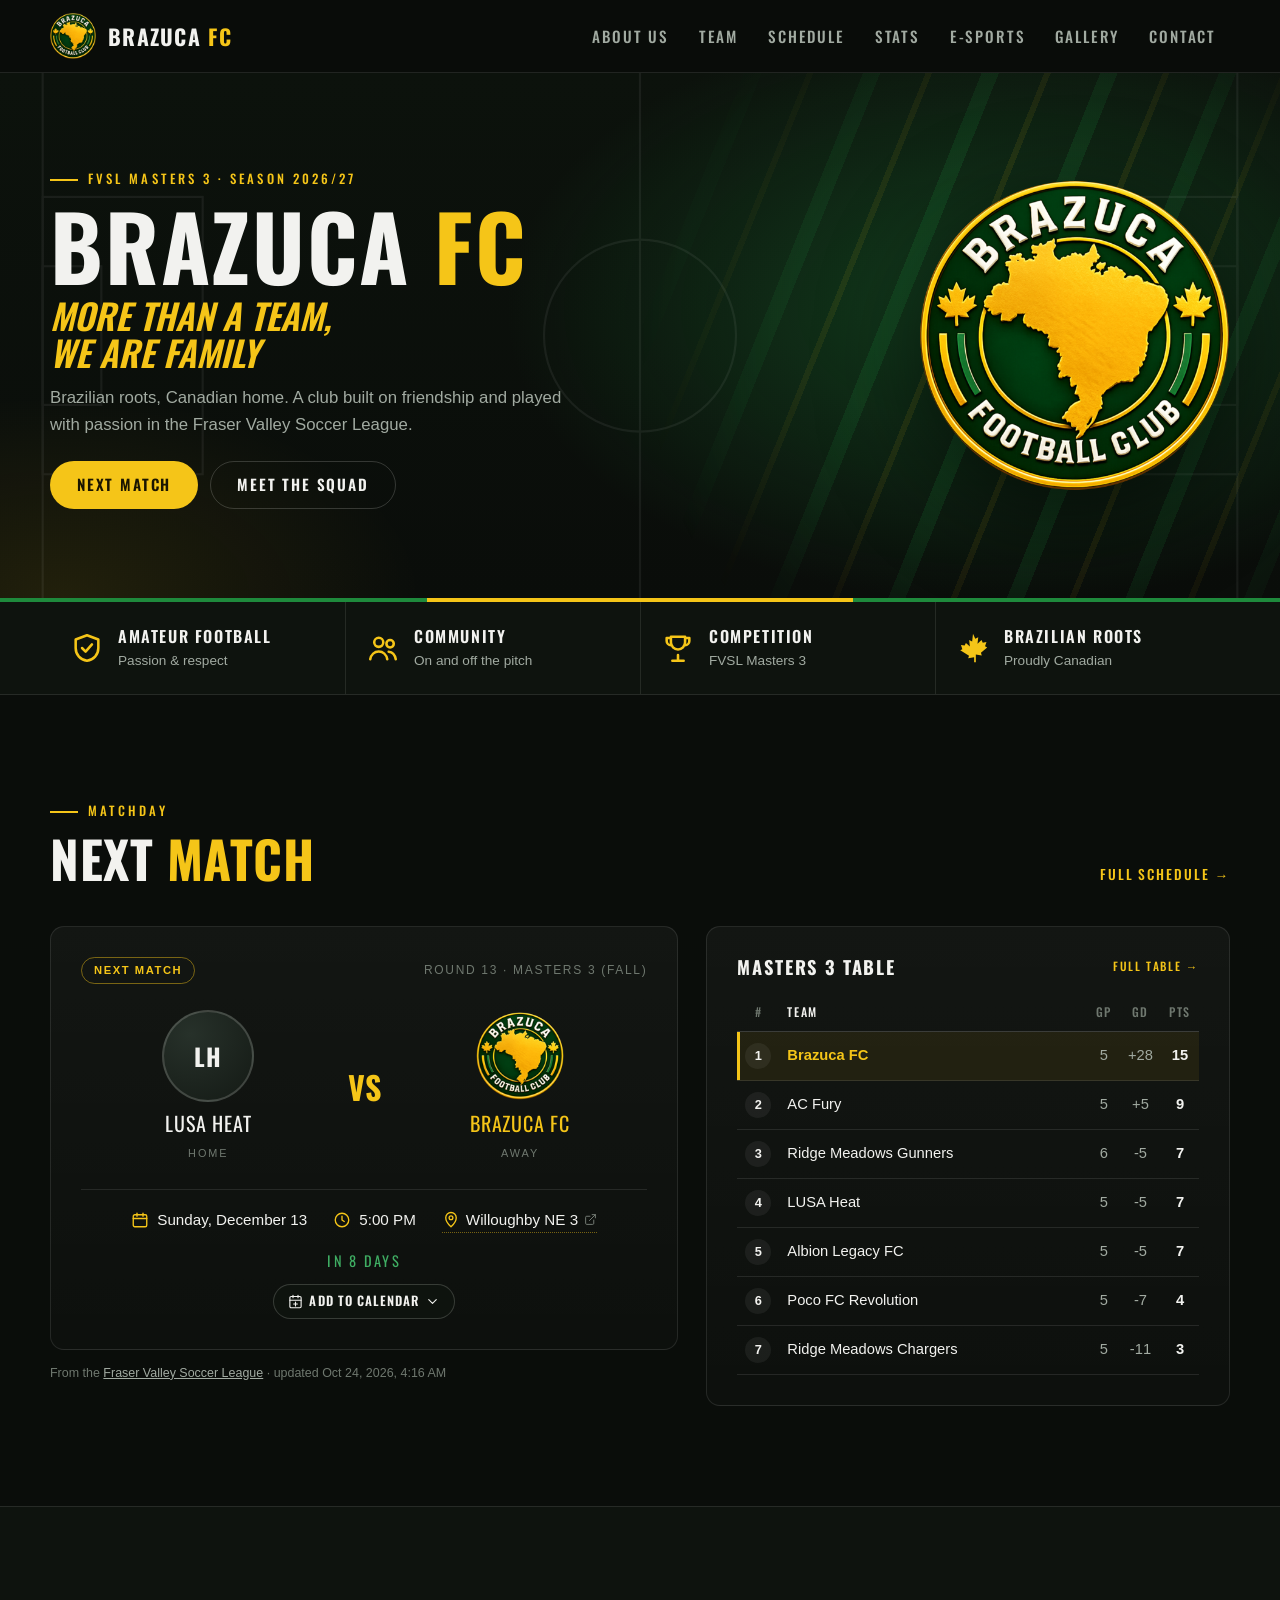
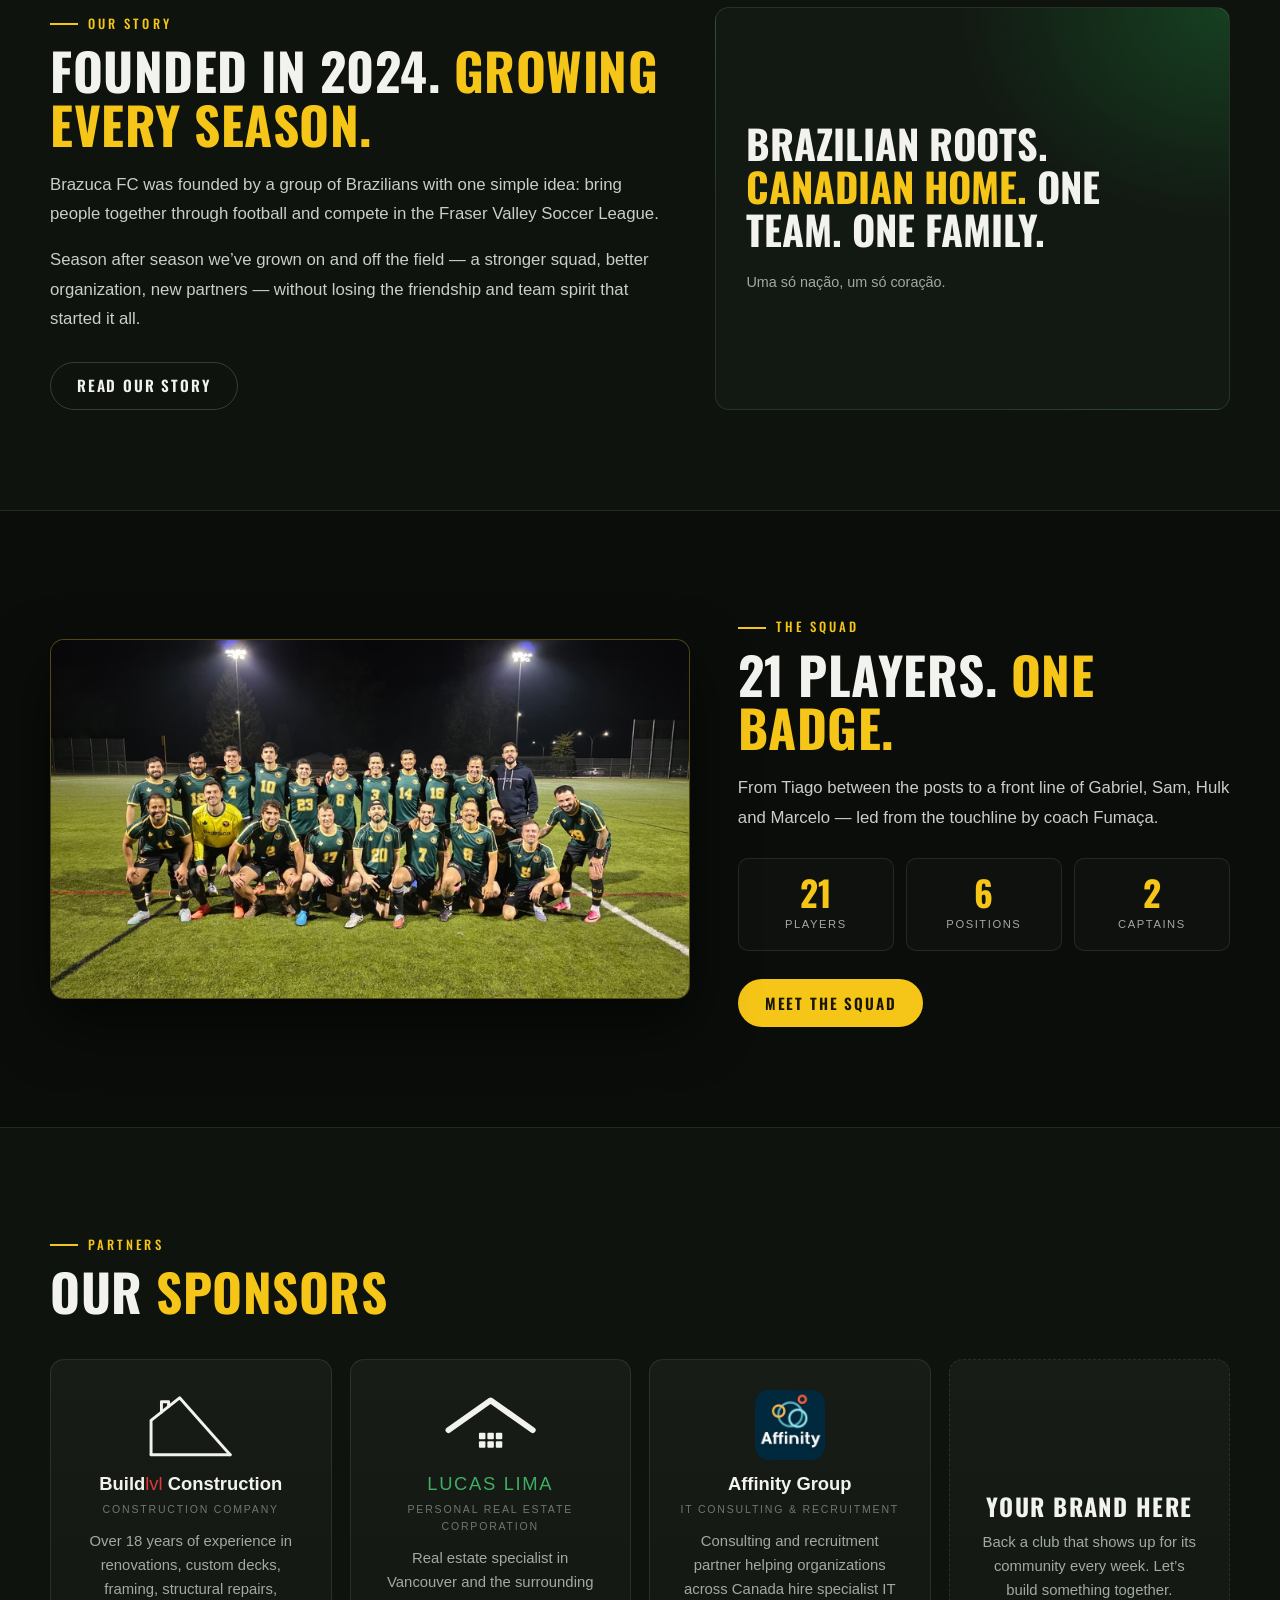
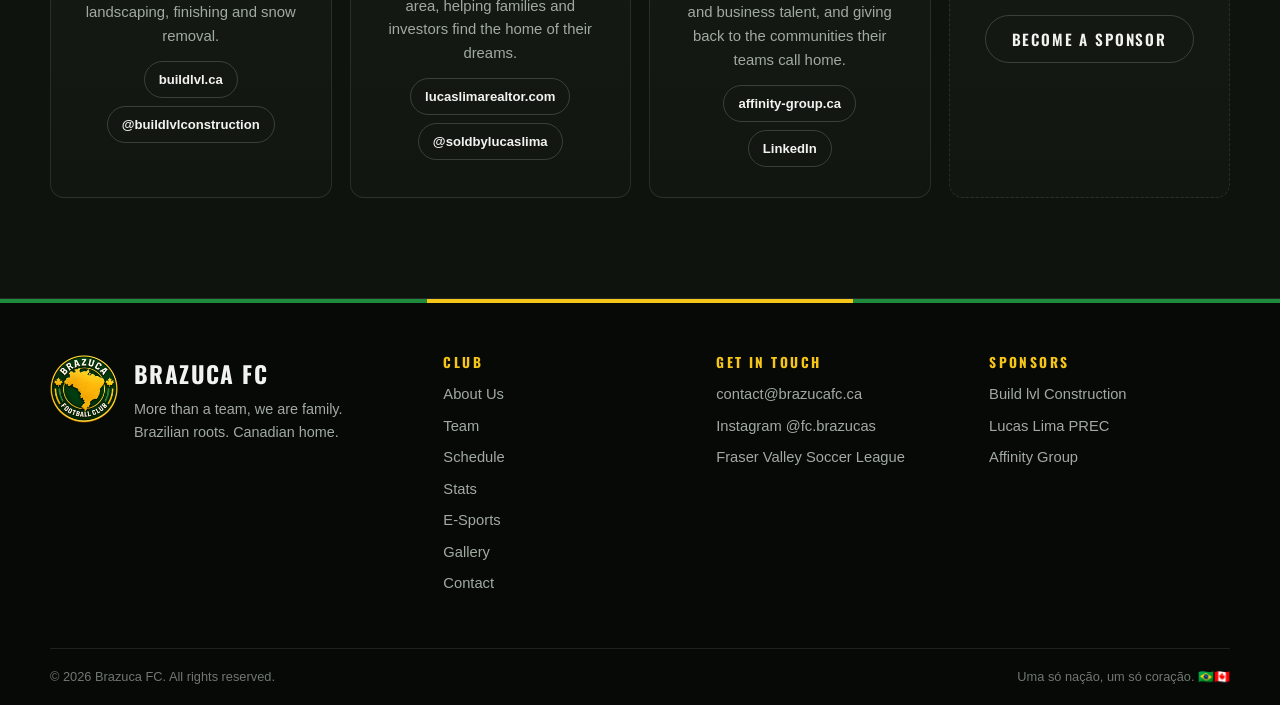
==== index.html @ 214c88bd "Point Affinity Group's second link at LinkedIn Affinity's audience is on LinkedIn rather than Instag" ====
<!DOCTYPE html>
<html lang="en">
<head>
  <meta charset="utf-8">
  <meta name="viewport" content="width=device-width, initial-scale=1">
  <title>Brazuca FC — More Than a Team, We Are Family</title>
  <meta name="description" content="Brazuca FC is a Brazilian-Canadian amateur football club in the Fraser Valley Soccer League. More than a team — we are family.">
  <meta name="theme-color" content="#0a0d0a">
  <link rel="canonical" href="https://brazucafc.ca/">
  <link rel="icon" href="assets/img/crest-128.png" type="image/png">
  <link rel="apple-touch-icon" href="assets/img/crest-128.png">
  <meta property="og:type" content="website">
  <meta property="og:site_name" content="Brazuca FC">
  <meta property="og:title" content="Brazuca FC — More Than a Team, We Are Family">
  <meta property="og:description" content="Brazuca FC is a Brazilian-Canadian amateur football club in the Fraser Valley Soccer League. More than a team — we are family.">
  <meta property="og:url" content="https://brazucafc.ca/">
  <meta property="og:image" content="https://brazucafc.ca/assets/img/gallery/squad-green.jpeg">
  <meta name="twitter:card" content="summary_large_image">
  <link rel="preconnect" href="https://fonts.googleapis.com">
  <link rel="preconnect" href="https://fonts.gstatic.com" crossorigin>
  <link rel="stylesheet" href="https://fonts.googleapis.com/css2?family=Oswald:wght@400;500;600;700&amp;display=swap">
  <link rel="stylesheet" href="assets/css/site.css?v=ae584fca">
  <script src="assets/js/site.js?v=cf61c2bd" defer></script>
  <script data-goatcounter="https://brazucafc.goatcounter.com/count" async src="https://gc.zgo.at/count.js"></script>
</head>
<body>
  <a class="skip-link" href="#main">Skip to content</a>

  <header class="site-header">
    <div class="container nav-wrap">
      <a class="brand" href="index.html" aria-current="page">
        <img class="brand-crest" src="assets/img/crest-128.png" alt="" width="46" height="46">
        <span class="brand-name">Brazuca <b>FC</b></span>
      </a>
      <button class="nav-toggle" type="button" aria-expanded="false" aria-controls="site-nav">
        <span class="visually-hidden">Menu</span>
        <span class="nav-toggle-bars" aria-hidden="true"></span>
      </button>
      <nav id="site-nav" class="site-nav" aria-label="Main">
        <ul>
          <li><a href="about.html">About Us</a></li>
          <li><a href="team.html">Team</a></li>
          <li><a href="schedule.html">Schedule</a></li>
          <li><a href="stats.html">Stats</a></li>
          <li><a href="esports.html">E-Sports</a></li>
          <li><a href="gallery.html">Gallery</a></li>
          <li><a href="contact.html">Contact</a></li>
        </ul>
      </nav>
    </div>
  </header>

  <main id="main">
    <section class="hero" aria-labelledby="hero-title">
      <svg class="pitch-lines" viewBox="0 0 1200 600" preserveAspectRatio="xMidYMid slice" aria-hidden="true">
        <g fill="none" stroke="#fff" stroke-width="2">
          <rect x="40" y="40" width="1120" height="520"/><path d="M600 40v520"/><circle cx="600" cy="300" r="90"/>
          <rect x="40" y="170" width="150" height="260"/><rect x="1010" y="170" width="150" height="260"/>
          <rect x="40" y="235" width="55" height="130"/><rect x="1105" y="235" width="55" height="130"/>
        </g>
      </svg>
      <div class="container hero-inner">
        <div class="hero-copy">
          <p class="eyebrow">FVSL Masters 3 · Season 2026/27</p>
          <h1 class="hero-title" id="hero-title">Brazuca <span>FC</span></h1>
          <p class="hero-tagline">More Than a Team,<br>We Are Family</p>
          <p class="hero-sub">Brazilian roots, Canadian home. A club built on friendship and played with passion in the Fraser Valley Soccer League.</p>
          <div class="hero-actions">
            <a class="btn btn-primary" href="#matchday">Next match</a>
            <a class="btn btn-ghost" href="team.html">Meet the squad</a>
          </div>
        </div>
        <div class="hero-art">
          <img src="assets/img/crest.png" alt="Brazuca Football Club crest" width="460" height="460">
        </div>
      </div>
    </section>
    <div class="stripe" aria-hidden="true"><span></span><span></span><span></span></div>

    <section class="features" aria-label="The club at a glance">
      <div class="container features-grid">
        <div class="feature"><svg viewBox="0 0 24 24" fill="none" stroke="currentColor" stroke-width="1.8" stroke-linecap="round" stroke-linejoin="round" aria-hidden="true"><path d="M12 3l8 3v6c0 5-3.4 8.3-8 9-4.6-.7-8-4-8-9V6l8-3z"/><path d="M8.5 12l2.5 2.5 4.5-5"/></svg><div><strong>Amateur football</strong><span>Passion &amp; respect</span></div></div>
        <div class="feature"><svg viewBox="0 0 24 24" fill="none" stroke="currentColor" stroke-width="1.8" stroke-linecap="round" stroke-linejoin="round" aria-hidden="true"><circle cx="9" cy="8" r="3.2"/><path d="M3 20c.6-3.4 3-5.5 6-5.5s5.4 2.1 6 5.5"/><circle cx="17" cy="9" r="2.6"/><path d="M16 14.6c2.6.2 4.4 2 5 5.4"/></svg><div><strong>Community</strong><span>On and off the pitch</span></div></div>
        <div class="feature"><svg viewBox="0 0 24 24" fill="none" stroke="currentColor" stroke-width="1.8" stroke-linecap="round" stroke-linejoin="round" aria-hidden="true"><path d="M8 21h8M12 17v4M7 4h10v4a5 5 0 0 1-10 0V4zM17 5h3v2a3 3 0 0 1-3 3M7 5H4v2a3 3 0 0 0 3 3"/></svg><div><strong>Competition</strong><span>FVSL Masters 3</span></div></div>
        <div class="feature"><svg viewBox="0 0 24 24" fill="currentColor" aria-hidden="true"><path d="M12 2l1.6 3.4 2.1-1-.5 4.6 2.8-2.6.9 1.9 2.6-.5-1 3 1.5.8-4.4 3.8.6 1.9-4.2-.8V22h-1.2v-3.5l-4.2.8.6-1.9L3 13.6l1.5-.8-1-3 2.6.5.9-1.9 2.8 2.6-.5-4.6 2.1 1z"/></svg><div><strong>Brazilian roots</strong><span>Proudly Canadian</span></div></div>
      </div>
    </section>

    <section class="section" id="matchday" aria-labelledby="matchday-title">
      <div class="container">
        <div class="section-head">
          <div>
            <p class="eyebrow">Matchday</p>
            <h2 class="section-title" id="matchday-title">Next <span>Match</span></h2>
          </div>
          <a class="link-arrow" href="schedule.html">Full schedule →</a>
        </div>
        <div class="grid-matchday">
          <div data-next-match aria-live="polite"><div class="card skeleton">Loading the next match…</div></div>
          <div class="card">
            <h3 class="card-title">Masters 3 Table <a class="link-arrow" href="schedule.html#standings">Full table →</a></h3>
            <div data-standings="compact"><p class="skeleton">Loading standings…</p></div>
          </div>
        </div>
      </div>
    </section>

    <section class="section section--alt" aria-labelledby="story-title">
      <div class="container about-teaser">
        <div>
          <p class="eyebrow">Our story</p>
          <h2 class="section-title" id="story-title">Founded in 2024. <span>Growing every season.</span></h2>
          <div class="teaser-text">
            <p>Brazuca FC was founded by a group of Brazilians with one simple idea: bring people together through football and compete in the Fraser Valley Soccer League.</p>
            <p>Season after season we’ve grown on and off the field — a stronger squad, better organization, new partners — without losing the friendship and team spirit that started it all.</p>
          </div>
          <a class="btn btn-ghost" href="about.html">Read our story</a>
        </div>
        <figure class="card quote-card">
          <blockquote>Brazilian roots. <span>Canadian home.</span> One team. One family.</blockquote>
          <figcaption><cite lang="pt-BR">Uma só nação, um só coração.</cite></figcaption>
        </figure>
      </div>
    </section>

    <section class="section" aria-labelledby="squad-title">
      <div class="container squad-teaser">
        <div class="photo-frame">
          <img src="assets/img/gallery/squad-green-800.jpg" alt="The Brazuca FC squad in green and gold kits on the pitch under the floodlights" width="800" height="450" loading="lazy" data-fallback>
        </div>
        <div>
          <p class="eyebrow">The squad</p>
          <h2 class="section-title" id="squad-title">21 players. <span>One badge.</span></h2>
          <div class="teaser-text">
            <p>From Tiago between the posts to a front line of Gabriel, Sam, Hulk and Marcelo — led from the touchline by coach Fumaça.</p>
          </div>
          <div class="stats">
            <div class="stat"><strong>21</strong><span>Players</span></div>
            <div class="stat"><strong>6</strong><span>Positions</span></div>
            <div class="stat"><strong>2</strong><span>Captains</span></div>
          </div>
          <a class="btn btn-primary" href="team.html">Meet the squad</a>
        </div>
      </div>
    </section>

    <section class="section section--alt" aria-labelledby="sponsors-title">
      <div class="container">
        <div class="section-head">
          <div>
            <p class="eyebrow">Partners</p>
            <h2 class="section-title" id="sponsors-title">Our <span>Sponsors</span></h2>
          </div>
        </div>
        <div class="sponsor-grid">
          <article class="card sponsor">
            <div class="sponsor-mark">
              <svg viewBox="0 0 150 108" role="img" aria-label="Build lvl Construction logo">
                <g fill="none" stroke="#f2f2ef" stroke-width="4.5" stroke-linejoin="round" stroke-linecap="round">
                  <path d="M14 100V47L58 12l78 88"/><path d="M14 100h122"/><path d="M30 34.5V18h11v7.5"/>
                </g>
              </svg>
            </div>
            <div class="sponsor-name">Build<span class="lvl">lvl</span> Construction</div>
            <div class="sponsor-role">Construction Company</div>
            <p>Over 18 years of experience in renovations, custom decks, framing, structural repairs, landscaping, finishing and snow removal.</p>
            <div class="link-pills">
              <a href="https://buildlvl.ca/" target="_blank" rel="noopener">buildlvl.ca</a>
              <a href="https://www.instagram.com/buildlvlconstruction/" target="_blank" rel="noopener">@buildlvlconstruction</a>
            </div>
          </article>
          <article class="card sponsor">
            <div class="sponsor-mark">
              <svg viewBox="0 0 150 108" role="img" aria-label="Lucas Lima Personal Real Estate Corporation logo">
                <path d="M10 62 75 16l65 46" fill="none" stroke="#f2f2ef" stroke-width="9" stroke-linejoin="round" stroke-linecap="round"/>
                <g fill="#f2f2ef">
                  <rect x="57" y="66" width="10" height="10" rx="1.5"/><rect x="70" y="66" width="10" height="10" rx="1.5"/><rect x="83" y="66" width="10" height="10" rx="1.5"/>
                  <rect x="57" y="79" width="10" height="10" rx="1.5"/><rect x="70" y="79" width="10" height="10" rx="1.5"/><rect x="83" y="79" width="10" height="10" rx="1.5"/>
                </g>
              </svg>
            </div>
            <div class="sponsor-name"><span class="ll">LUCAS LIMA</span></div>
            <div class="sponsor-role">Personal Real Estate Corporation</div>
            <p>Real estate specialist in Vancouver and the surrounding area, helping families and investors find the home of their dreams.</p>
            <div class="link-pills">
              <a href="https://lucaslimarealtor.com" target="_blank" rel="noopener">lucaslimarealtor.com</a>
              <a href="https://www.instagram.com/soldbylucaslima/" target="_blank" rel="noopener">@soldbylucaslima</a>
            </div>
          </article>
          <article class="card sponsor">
            <div class="sponsor-mark">
              <img src="assets/img/sponsors/affinity-group.jpg" alt="Affinity Group logo" width="150" height="150" loading="lazy">
            </div>
            <div class="sponsor-name">Affinity Group</div>
            <div class="sponsor-role">IT Consulting &amp; Recruitment</div>
            <p>Consulting and recruitment partner helping organizations across Canada hire specialist IT and business talent, and giving back to the communities their teams call home.</p>
            <div class="link-pills">
              <a href="https://www.affinity-group.ca/?utm_source=brazucafc.ca&amp;utm_medium=referral&amp;utm_campaign=brazuca-fc-sponsorship&amp;utm_content=homepage" target="_blank" rel="noopener">affinity-group.ca</a>
              <a href="https://www.linkedin.com/company/affinity-staffing/" target="_blank" rel="noopener">LinkedIn</a>
            </div>
          </article>
          <article class="card sponsor sponsor--cta">
            <h3>Your brand here</h3>
            <p>Back a club that shows up for its community every week. Let’s build something together.</p>
            <a class="btn btn-ghost" href="mailto:contact@brazucafc.ca?subject=Sponsoring%20Brazuca%20FC">Become a sponsor</a>
          </article>
        </div>
      </div>
    </section>
  </main>

  <footer class="site-footer">
    <div class="stripe" aria-hidden="true"><span></span><span></span><span></span></div>
    <div class="container footer-grid">
      <div class="footer-brand">
        <img src="assets/img/crest-128.png" alt="" width="68" height="68">
        <div>
          <strong>Brazuca FC</strong>
          <p>More than a team, we are family.<br>Brazilian roots. Canadian home.</p>
        </div>
      </div>
      <div>
        <h3>Club</h3>
        <ul>
          <li><a href="about.html">About Us</a></li>
          <li><a href="team.html">Team</a></li>
          <li><a href="schedule.html">Schedule</a></li>
          <li><a href="stats.html">Stats</a></li>
          <li><a href="esports.html">E-Sports</a></li>
          <li><a href="gallery.html">Gallery</a></li>
          <li><a href="contact.html">Contact</a></li>
        </ul>
      </div>
      <div>
        <h3>Get in touch</h3>
        <ul>
          <li><a href="mailto:contact@brazucafc.ca">contact@brazucafc.ca</a></li>
          <li><a href="https://www.instagram.com/fc.brazucas/" target="_blank" rel="noopener">Instagram @fc.brazucas</a></li>
          <li><a href="https://fraservalleysoccer.spappz.com/" target="_blank" rel="noopener">Fraser Valley Soccer League</a></li>
        </ul>
      </div>
      <div>
        <h3>Sponsors</h3>
        <ul>
          <li><a href="https://buildlvl.ca/" target="_blank" rel="noopener">Build lvl Construction</a></li>
          <li><a href="https://lucaslimarealtor.com" target="_blank" rel="noopener">Lucas Lima PREC</a></li>
          <li><a href="https://www.affinity-group.ca/?utm_source=brazucafc.ca&amp;utm_medium=referral&amp;utm_campaign=brazuca-fc-sponsorship&amp;utm_content=footer" target="_blank" rel="noopener">Affinity Group</a></li>
        </ul>
      </div>
    </div>
    <div class="container footer-base">
      <span>&copy; <span data-year>2026</span> Brazuca FC. All rights reserved.</span>
      <span lang="pt-BR">Uma só nação, um só coração. 🇧🇷🇨🇦</span>
    </div>
  </footer>
</body>
</html>
---- assets/css/site.css ----
/* Brazuca FC — design system. Dark pitch ground, green & gold accents. */

:root {
  --bg: #0a0d0a;
  --bg-2: #0e130e;
  --panel: #121812;
  --line: rgba(242, 242, 239, .1);
  --line-strong: rgba(242, 242, 239, .18);
  --ink: #f2f2ef;
  --muted: #a1aaa1;
  --faint: #6f786f;
  --yellow: #f5c518;
  --yellow-ink: #1a1500;
  --green: #1e8a3c;
  --green-bright: #3fae63;
  --green-deep: #0f3d1e;
  --red: #e0393b;
  --radius: 14px;
  --radius-sm: 10px;
  --container: 1180px;
  --gutter: clamp(16px, 4vw, 40px);
  --header-h: 72px;
  --font-display: "Oswald", "Arial Narrow", "Helvetica Neue", Arial, sans-serif;
  --font-body: "Helvetica Neue", Helvetica, Arial, system-ui, sans-serif;
  color-scheme: dark;
}

*, *::before, *::after { box-sizing: border-box; }
html { scroll-behavior: smooth; scroll-padding-top: calc(var(--header-h) + 16px); }
body {
  margin: 0;
  background: var(--bg);
  color: var(--ink);
  font-family: var(--font-body);
  font-size: 16px;
  line-height: 1.6;
  -webkit-font-smoothing: antialiased;
}
img { display: block; max-width: 100%; height: auto; }
a { color: inherit; }
p { margin: 0; }
abbr[title] { text-decoration: none; cursor: help; }
h1, h2, h3 {
  margin: 0;
  font-family: var(--font-display);
  font-weight: 700;
  line-height: 1.05;
  letter-spacing: .01em;
  text-transform: uppercase;
}
:focus-visible { outline: 2px solid var(--yellow); outline-offset: 3px; }
[hidden] { display: none !important; }

.visually-hidden {
  position: absolute; width: 1px; height: 1px; margin: -1px; padding: 0;
  overflow: hidden; clip: rect(0 0 0 0); white-space: nowrap; border: 0;
}
.skip-link {
  position: absolute; left: 12px; top: -80px; z-index: 100;
  padding: 10px 16px; border-radius: 8px;
  background: var(--yellow); color: var(--yellow-ink); font-weight: 700; text-decoration: none;
}
.skip-link:focus { top: 12px; }

.container { width: min(var(--container), 100% - 2 * var(--gutter)); margin-inline: auto; }

/* ------------------------------------------------------------ header */

.site-header {
  position: sticky; top: 0; z-index: 50;
  background: rgba(10, 13, 10, .85);
  -webkit-backdrop-filter: blur(12px);
  backdrop-filter: blur(12px);
  border-bottom: 1px solid var(--line);
}
.nav-wrap { height: var(--header-h); display: flex; align-items: center; justify-content: space-between; gap: 24px; }
.brand { display: flex; align-items: center; gap: 12px; text-decoration: none; }
.brand-crest { width: 46px; height: 46px; object-fit: contain; }
.brand-name {
  font-family: var(--font-display); font-size: 1.35rem; font-weight: 700;
  letter-spacing: .06em; text-transform: uppercase; white-space: nowrap;
}
.brand-name b { color: var(--yellow); font-weight: 700; }

.site-nav ul { display: flex; gap: 2px; margin: 0; padding: 0; list-style: none; }
.site-nav a {
  position: relative; display: block; padding: 10px 14px; border-radius: 8px;
  font-family: var(--font-display); font-size: .95rem; font-weight: 500;
  letter-spacing: .12em; text-transform: uppercase; text-decoration: none;
  color: var(--muted); transition: color .2s;
}
.site-nav a:hover { color: var(--ink); }
.site-nav a[aria-current="page"] { color: var(--yellow); }
.site-nav a[aria-current="page"]::after {
  content: ""; position: absolute; left: 14px; right: 14px; bottom: 3px;
  height: 2px; border-radius: 2px; background: var(--yellow);
}

.nav-toggle { display: none; }
.nav-toggle-bars, .nav-toggle-bars::before, .nav-toggle-bars::after {
  display: block; width: 20px; height: 2px; border-radius: 2px;
  background: currentColor; transition: transform .2s, background .2s;
}
.nav-toggle-bars { position: relative; }
.nav-toggle-bars::before, .nav-toggle-bars::after { content: ""; position: absolute; left: 0; }
.nav-toggle-bars::before { top: -6px; }
.nav-toggle-bars::after { top: 6px; }
.nav-toggle[aria-expanded="true"] .nav-toggle-bars { background: transparent; }
.nav-toggle[aria-expanded="true"] .nav-toggle-bars::before { transform: translateY(6px) rotate(45deg); }
.nav-toggle[aria-expanded="true"] .nav-toggle-bars::after { transform: translateY(-6px) rotate(-45deg); }

@media (max-width: 860px) {
  .nav-toggle {
    display: inline-flex; align-items: center; justify-content: center;
    width: 44px; height: 44px; border: 1px solid var(--line-strong); border-radius: 10px;
    background: transparent; color: var(--ink); cursor: pointer;
  }
  .site-nav {
    display: none; position: absolute; top: var(--header-h); left: 0; right: 0;
    background: var(--bg); border-bottom: 1px solid var(--line);
    box-shadow: 0 24px 40px rgba(0, 0, 0, .5);
  }
  .site-nav.is-open { display: block; }
  .site-nav ul { flex-direction: column; padding: 8px var(--gutter) 18px; }
  .site-nav a { padding: 15px 4px; border-radius: 0; border-bottom: 1px solid var(--line); font-size: 1.05rem; }
  .site-nav a[aria-current="page"]::after { display: none; }
}

/* ----------------------------------------------------------- shared */

.btn {
  display: inline-flex; align-items: center; justify-content: center; gap: 10px;
  min-height: 48px; padding: 0 26px; border: 1px solid transparent; border-radius: 999px;
  font-family: var(--font-display); font-size: .95rem; font-weight: 600;
  letter-spacing: .12em; text-transform: uppercase; text-decoration: none; cursor: pointer;
  transition: transform .2s, background .2s, border-color .2s, color .2s;
}
.btn-primary { background: var(--yellow); color: var(--yellow-ink); }
.btn-primary:hover { background: #ffd43b; transform: translateY(-1px); }
.btn-ghost { border-color: var(--line-strong); color: var(--ink); }
.btn-ghost:hover { border-color: var(--yellow); color: var(--yellow); }

.link-arrow {
  font-family: var(--font-display); font-size: .85rem; font-weight: 500;
  letter-spacing: .14em; text-transform: uppercase; text-decoration: none;
  color: var(--yellow); white-space: nowrap;
}
.link-arrow:hover { text-decoration: underline; text-underline-offset: 4px; }

.eyebrow {
  display: inline-flex; align-items: center; gap: 10px;
  font-family: var(--font-display); font-size: .8rem; font-weight: 500;
  letter-spacing: .24em; text-transform: uppercase; color: var(--yellow);
}
.eyebrow::before { content: ""; width: 28px; height: 2px; background: currentColor; }

.pill {
  display: inline-flex; align-items: center; gap: 6px; padding: 4px 12px;
  border: 1px solid var(--line-strong); border-radius: 999px;
  font-size: .7rem; font-weight: 700; letter-spacing: .14em; text-transform: uppercase;
  color: var(--muted); white-space: nowrap;
}
.pill--yellow { border-color: rgba(245, 197, 24, .45); color: var(--yellow); }
.pill--green { border-color: rgba(63, 174, 99, .45); color: var(--green-bright); }

.stripe { display: flex; height: 4px; }
.stripe span { flex: 1; background: var(--green); }
.stripe span:nth-child(2) { background: var(--yellow); }

.card {
  padding: clamp(20px, 3vw, 30px);
  border: 1px solid var(--line); border-radius: var(--radius);
  background: linear-gradient(180deg, rgba(255, 255, 255, .04), rgba(255, 255, 255, .015));
}
.card-title {
  display: flex; align-items: center; justify-content: space-between; gap: 12px;
  margin-bottom: 16px; font-size: 1.15rem; letter-spacing: .1em;
}
.card-title .link-arrow { font-size: .72rem; }

.section { padding-block: clamp(56px, 8vw, 100px); }
.section--alt { background: var(--bg-2); border-block: 1px solid var(--line); }
.section-head {
  display: flex; flex-wrap: wrap; align-items: flex-end; justify-content: space-between; gap: 16px;
  margin-bottom: clamp(24px, 4vw, 40px);
}
.section-title { margin-top: 10px; font-size: clamp(2rem, 4.6vw, 3.2rem); }
.section-title span, .page-title span { color: var(--yellow); }
.section-lead { margin-top: 12px; max-width: 60ch; color: var(--muted); }

.grid-2 { display: grid; grid-template-columns: repeat(2, minmax(0, 1fr)); gap: clamp(16px, 3vw, 28px); }
.grid-matchday { display: grid; grid-template-columns: minmax(0, 1.2fr) minmax(0, 1fr); gap: clamp(16px, 3vw, 28px); align-items: start; }
@media (max-width: 900px) {
  .grid-2, .grid-matchday { grid-template-columns: 1fr; }
}

.skeleton { display: grid; place-items: center; min-height: 220px; color: var(--faint); font-size: .9rem; }
.empty-state {
  padding: 28px; border: 1px dashed var(--line-strong); border-radius: var(--radius-sm);
  text-align: center; color: var(--muted);
}
.empty-state a { color: var(--yellow); }
.data-note { margin-top: 14px; font-size: .78rem; color: var(--faint); }
.data-note a { color: var(--muted); }

.stats { display: grid; grid-template-columns: repeat(3, minmax(0, 1fr)); gap: 12px; }
.stats--4 { grid-template-columns: repeat(2, minmax(0, 1fr)); }
.stat { padding: 16px 12px; border: 1px solid var(--line); border-radius: var(--radius-sm); text-align: center; background: rgba(255, 255, 255, .02); }
.stat strong { display: block; font-family: var(--font-display); font-size: 2.2rem; line-height: 1; color: var(--yellow); }
.stat span { display: block; margin-top: 6px; font-size: .7rem; letter-spacing: .14em; text-transform: uppercase; color: var(--muted); }

/* ------------------------------------------------------------- hero */

.hero {
  position: relative; isolation: isolate; overflow: hidden;
  background:
    radial-gradient(55% 80% at 78% 45%, rgba(30, 138, 60, .38), transparent 70%),
    radial-gradient(40% 55% at 5% 100%, rgba(245, 197, 24, .1), transparent 70%),
    linear-gradient(180deg, #0c120c, var(--bg));
}
.hero::before {
  content: ""; position: absolute; z-index: -1; top: -30%; right: -12%; width: 62%; height: 160%;
  background: repeating-linear-gradient(112deg,
    transparent 0 46px, rgba(30, 138, 60, .26) 46px 62px,
    transparent 62px 104px, rgba(245, 197, 24, .12) 104px 110px);
  -webkit-mask-image: radial-gradient(closest-side, #000 25%, transparent);
  mask-image: radial-gradient(closest-side, #000 25%, transparent);
}
.pitch-lines { position: absolute; inset: 0; z-index: -1; width: 100%; height: 100%; opacity: .06; pointer-events: none; }
.hero-inner {
  display: grid; grid-template-columns: minmax(0, 1.45fr) minmax(0, .55fr); align-items: center;
  gap: clamp(16px, 4vw, 48px); padding-block: clamp(32px, 7vw, 96px);
}
.hero-title { margin-top: 12px; font-size: clamp(3rem, 7vw, 5.6rem); line-height: .95; letter-spacing: .02em; }
.hero-title span { color: var(--yellow); }
.hero-tagline {
  margin-top: 10px; font-family: var(--font-display); font-size: clamp(1.35rem, 3vw, 2.2rem);
  font-weight: 600; font-style: italic; line-height: 1.05; text-transform: uppercase; color: var(--yellow);
}
.hero-sub { margin-top: 14px; max-width: 58ch; color: var(--muted); font-size: clamp(.95rem, 1.4vw, 1.05rem); }
.hero-actions { display: flex; flex-wrap: wrap; gap: 12px; margin-top: 22px; }
.hero-art { position: relative; justify-self: center; width: min(340px, 100%); }
.hero-art::before {
  content: ""; position: absolute; inset: 6%; z-index: -1; border-radius: 50%;
  background: radial-gradient(circle, rgba(245, 197, 24, .2), transparent 65%);
}
.hero-art img { width: 100%; filter: drop-shadow(0 24px 48px rgba(0, 0, 0, .6)); }
@media (max-width: 860px) {
  .hero-inner { grid-template-columns: 1fr; }
  .hero-art { order: -1; justify-self: start; width: min(96px, 28%); }
}

.features { background: var(--bg-2); border-bottom: 1px solid var(--line); }
.features-grid { display: grid; grid-template-columns: repeat(4, minmax(0, 1fr)); }
.feature { display: flex; align-items: center; gap: 14px; padding: 22px 20px; }
.feature + .feature { border-left: 1px solid var(--line); }
.feature svg { flex: none; width: 34px; height: 34px; color: var(--yellow); }
.feature strong { display: block; font-family: var(--font-display); font-size: 1rem; font-weight: 600; letter-spacing: .1em; text-transform: uppercase; }
.feature span { display: block; font-size: .85rem; color: var(--muted); }
@media (max-width: 960px) {
  .features-grid { grid-template-columns: repeat(2, minmax(0, 1fr)); }
  .feature:nth-child(3) { border-left: 0; }
  .feature:nth-child(n + 3) { border-top: 1px solid var(--line); }
}
@media (max-width: 520px) {
  .features-grid { grid-template-columns: 1fr; }
  .feature + .feature { border-left: 0; border-top: 1px solid var(--line); }
}

/* -------------------------------------------------------- page hero */

.page-hero {
  position: relative; isolation: isolate; overflow: hidden; border-bottom: 1px solid var(--line);
  background:
    radial-gradient(60% 120% at 88% 0%, rgba(30, 138, 60, .34), transparent 62%),
    linear-gradient(180deg, #0c120c, var(--bg));
}
.page-hero::before {
  content: ""; position: absolute; z-index: -1; top: -40%; right: -8%; width: 46%; height: 180%;
  background: repeating-linear-gradient(112deg,
    transparent 0 40px, rgba(30, 138, 60, .24) 40px 54px,
    transparent 54px 92px, rgba(245, 197, 24, .12) 92px 98px);
  -webkit-mask-image: radial-gradient(closest-side, #000 20%, transparent);
  mask-image: radial-gradient(closest-side, #000 20%, transparent);
}
.page-hero .container { padding-block: clamp(48px, 8vw, 96px); }
.page-title { margin-top: 14px; font-size: clamp(2.6rem, 7vw, 5rem); }
.page-lead { margin-top: 16px; max-width: 60ch; color: var(--muted); font-size: clamp(1rem, 1.8vw, 1.15rem); }

/* --------------------------------------------------------- matchday */

.match-card { position: relative; overflow: visible; }
.match-meta {
  display: flex; flex-wrap: wrap; align-items: center; justify-content: space-between; gap: 8px 12px;
  margin-bottom: 26px;
}
.match-round { font-size: .75rem; letter-spacing: .14em; text-transform: uppercase; color: var(--faint); }
.match-teams { display: grid; grid-template-columns: minmax(0, 1fr) auto minmax(0, 1fr); align-items: center; gap: 12px; text-align: center; }
.team { display: grid; justify-items: center; gap: 10px; }
.team-badge {
  display: grid; place-items: center; width: clamp(68px, 10vw, 92px); aspect-ratio: 1; border-radius: 50%;
  border: 2px solid var(--line-strong); background: radial-gradient(circle at 30% 25%, #27312a, #141a15);
  font-family: var(--font-display); font-size: clamp(1.15rem, 2.4vw, 1.5rem); font-weight: 700; letter-spacing: .06em;
}
.team-badge--us { overflow: hidden; padding: 0; border-color: transparent; background: none; }
.team-badge--us img { width: 100%; height: 100%; object-fit: contain; }
.team-name { font-family: var(--font-display); font-size: clamp(1rem, 2.2vw, 1.25rem); line-height: 1.15; letter-spacing: .04em; text-transform: uppercase; }
.team--us .team-name { color: var(--yellow); }
.team-side { font-size: .68rem; letter-spacing: .18em; text-transform: uppercase; color: var(--faint); }
.match-vs { font-family: var(--font-display); font-size: clamp(1.4rem, 3vw, 2rem); font-weight: 700; color: var(--yellow); }
.match-details {
  display: flex; flex-wrap: wrap; justify-content: center; gap: 10px 26px;
  margin: 26px 0 0; padding: 18px 0 0; border-top: 1px solid var(--line); list-style: none; font-size: .95rem;
}
.match-details li { display: flex; align-items: center; gap: 8px; }
.match-details svg { flex: none; width: 18px; height: 18px; color: var(--yellow); }
.match-field-link {
  display: inline-flex; align-items: center; gap: 6px;
  color: var(--ink); text-decoration: none;
  border-bottom: 1px dotted rgba(245, 197, 24, .45);
  transition: color .2s ease, border-color .2s ease;
}
.match-field-link:hover, .match-field-link:focus-visible {
  color: var(--yellow); border-bottom-color: var(--yellow);
}
.match-field-link svg:last-child {
  width: 13px; height: 13px; color: var(--muted); opacity: .7;
  transition: transform .2s ease, opacity .2s ease, color .2s ease;
}
.match-field-link:hover svg:last-child, .match-field-link:focus-visible svg:last-child {
  transform: translate(2px, -2px); opacity: 1; color: var(--yellow);
}
.match-countdown {
  margin-top: 16px; text-align: center; font-family: var(--font-display); font-size: .9rem;
  letter-spacing: .16em; text-transform: uppercase; color: var(--green-bright);
}

.bye { display: grid; justify-items: center; gap: 12px; padding: 4px 0; text-align: center; }
.bye-icon {
  display: grid; place-items: center; width: 84px; height: 84px; border-radius: 50%;
  border: 2px dashed rgba(245, 197, 24, .55); background: var(--green-deep); color: var(--yellow);
}
.bye-icon svg { width: 38px; height: 38px; }
.bye-title { font-size: clamp(1.6rem, 3.6vw, 2.2rem); }
.bye-text { max-width: 44ch; color: var(--muted); }
.match-after {
  display: flex; flex-wrap: wrap; align-items: baseline; justify-content: space-between; gap: 6px 12px;
  margin-top: 22px; padding-top: 16px; border-top: 1px solid var(--line); font-size: .9rem; color: var(--muted);
}
.match-after strong { color: var(--ink); font-weight: 600; }

.table-wrap { overflow-x: auto; -webkit-overflow-scrolling: touch; }
.standings { width: 100%; border-collapse: collapse; font-size: .92rem; font-variant-numeric: tabular-nums; }
.standings th {
  padding: 10px 8px; border-bottom: 1px solid var(--line-strong); white-space: nowrap; text-align: center;
  font-family: var(--font-display); font-size: .75rem; font-weight: 500; letter-spacing: .14em; text-transform: uppercase; color: var(--faint);
}
.standings td { padding: 11px 8px; border-bottom: 1px solid var(--line); white-space: nowrap; text-align: center; color: var(--muted); }
.standings .col-team { width: 100%; text-align: left; color: var(--ink); }
.standings .col-pts { font-weight: 700; color: var(--ink); }
.standings tr.is-us td { background: rgba(245, 197, 24, .07); }
.standings tr.is-us td:first-child { box-shadow: inset 3px 0 var(--yellow); }
.standings tr.is-us .col-team { font-weight: 700; color: var(--yellow); }
.pos { display: inline-grid; place-items: center; width: 26px; height: 26px; border-radius: 50%; background: rgba(255, 255, 255, .06); font-size: .8rem; font-weight: 700; color: var(--ink); }

.filter-bar { display: inline-flex; gap: 4px; padding: 4px; border: 1px solid var(--line); border-radius: 999px; background: var(--bg-2); }
.filter-bar button {
  padding: 8px 16px; border: 0; border-radius: 999px; background: transparent; color: var(--muted); cursor: pointer;
  font-family: var(--font-display); font-size: .82rem; letter-spacing: .12em; text-transform: uppercase;
}
.filter-bar button:hover { color: var(--ink); }
.filter-bar button[aria-pressed="true"] { background: var(--yellow); color: var(--yellow-ink); }

.fixtures { display: grid; gap: 10px; margin: 0; padding: 0; list-style: none; }
.fixture {
  display: grid; grid-template-columns: 104px minmax(0, 1fr) auto; align-items: center; gap: 18px;
  padding: 16px 20px; border: 1px solid var(--line); border-radius: var(--radius-sm); background: rgba(255, 255, 255, .02);
}
.fixture.is-past { opacity: .6; }
.fixture.is-next { border-color: rgba(245, 197, 24, .55); background: rgba(245, 197, 24, .05); opacity: 1; }
.fixture.is-bye { border-style: dashed; }
.fixture-date { display: grid; line-height: 1.2; }
.fixture-day { font-size: .7rem; letter-spacing: .18em; text-transform: uppercase; color: var(--faint); }
.fixture-dm { font-family: var(--font-display); font-size: 1.3rem; text-transform: uppercase; }
.fixture-time { font-size: .8rem; color: var(--muted); }
.fixture-round { display: block; font-size: .7rem; letter-spacing: .16em; text-transform: uppercase; color: var(--faint); }
.fixture-teams { display: block; margin: 2px 0; font-family: var(--font-display); font-size: 1.12rem; letter-spacing: .02em; text-transform: uppercase; }
.fixture-teams b { font-weight: 600; color: var(--yellow); }
.fixture-teams em { margin: 0 8px; font-size: .8em; font-style: normal; color: var(--faint); }
.fixture.is-bye .fixture-teams { color: var(--muted); }
.fixture-field { display: flex; align-items: center; gap: 6px; font-size: .85rem; color: var(--muted); }
.fixture-field svg { flex: none; width: 14px; height: 14px; }
.fixture-field--link {
  color: var(--muted); text-decoration: none;
  border-bottom: 1px transparent;
  transition: color .2s ease;
}
.fixture-field--link svg:last-child {
  width: 12px; height: 12px; opacity: .5;
  transition: transform .2s ease, opacity .2s ease, color .2s ease;
}
.fixture-field--link:hover, .fixture-field--link:focus-visible {
  color: var(--yellow);
}
.fixture-field--link:hover svg:last-child, .fixture-field--link:focus-visible svg:last-child {
  transform: translate(2px, -2px); opacity: 1; color: var(--yellow);
}
.fixture-side { justify-self: end; }
.result { display: inline-flex; align-items: center; gap: 10px; font-family: var(--font-display); font-size: 1.15rem; }
.result-badge { display: inline-grid; place-items: center; width: 28px; height: 28px; border-radius: 6px; font-size: .85rem; font-weight: 700; color: #fff; }
.result--W .result-badge { background: var(--green); }
.result--D .result-badge { background: #5b635b; }
.result--L .result-badge { background: var(--red); }
@media (max-width: 640px) {
  .fixture { grid-template-columns: 74px minmax(0, 1fr); gap: 12px; padding: 14px; }
  .fixture-side { grid-column: 2; justify-self: start; }
  .fixture-teams em { margin: 0 5px; }
}

.schedule-toolbar { display: flex; flex-wrap: wrap; align-items: center; justify-content: space-between; gap: 12px; margin-bottom: 18px; }

/* ------------------------------------------------ add to calendar */

.match-footer {
  display: flex;
  flex-direction: column;
  align-items: center;
  gap: 12px;
  margin-top: 16px;
}
.match-footer .match-countdown { margin-top: 0; }

.fixture-action-group {
  display: flex;
  align-items: center;
  gap: 8px;
  flex-wrap: wrap;
}

.calendar-menu {
  position: relative;
  display: inline-block;
}

.calendar-menu summary {
  list-style: none;
  cursor: pointer;
}

.calendar-menu summary::-webkit-details-marker,
.calendar-menu summary::marker {
  display: none;
}

.calendar-menu-btn {
  display: inline-flex;
  align-items: center;
  gap: 6px;
  padding: 6px 14px;
  border: 1px solid var(--line-strong);
  border-radius: 999px;
  background: var(--bg-2);
  color: var(--ink);
  font-family: var(--font-display);
  font-size: .8rem;
  font-weight: 600;
  letter-spacing: .08em;
  text-transform: uppercase;
  transition: border-color .2s, color .2s, background .2s;
  user-select: none;
}

.calendar-menu-btn:hover,
.calendar-menu[open] .calendar-menu-btn {
  border-color: var(--yellow);
  color: var(--yellow);
  background: var(--panel);
}

.calendar-menu-btn svg {
  width: 15px;
  height: 15px;
  flex: none;
}

.calendar-menu--compact .calendar-menu-btn {
  padding: 4px 10px;
  font-size: .72rem;
}

.calendar-dropdown {
  position: absolute;
  left: 50%;
  transform: translateX(-50%);
  top: calc(100% + 6px);
  z-index: 100;
  min-width: 200px;
  padding: 6px;
  border-radius: var(--radius-sm);
  background: #141a15;
  border: 1px solid var(--line-strong);
  box-shadow: 0 14px 35px rgba(0, 0, 0, .85);
  display: flex;
  flex-direction: column;
  gap: 2px;
  animation: calMenuFadeCenter .15s ease-out;
}

.calendar-menu--compact .calendar-dropdown {
  left: auto;
  right: 0;
  transform: none;
  animation: calMenuFadeRight .15s ease-out;
}

@keyframes calMenuFadeCenter {
  from { opacity: 0; transform: translate(-50%, -4px); }
  to { opacity: 1; transform: translate(-50%, 0); }
}

@keyframes calMenuFadeRight {
  from { opacity: 0; transform: translateY(-4px); }
  to { opacity: 1; transform: translateY(0); }
}

.calendar-dropdown a {
  display: flex;
  align-items: center;
  gap: 10px;
  padding: 8px 12px;
  border-radius: 6px;
  font-size: .82rem;
  font-weight: 500;
  text-decoration: none;
  color: var(--ink);
  transition: background .15s, color .15s;
  white-space: nowrap;
}

.calendar-dropdown a:hover {
  background: rgba(245, 197, 24, .12);
  color: var(--yellow);
}

.calendar-dropdown svg {
  width: 16px;
  height: 16px;
  color: var(--yellow);
  flex: none;
}

.season-calendar-export {
  margin-top: 20px;
  text-align: center;
}

.btn-season-cal {
  display: inline-flex;
  align-items: center;
  gap: 8px;
  padding: 8px 18px;
  border: 1px solid var(--line-strong);
  border-radius: 999px;
  background: var(--bg-2);
  color: var(--yellow);
  font-family: var(--font-display);
  font-size: .82rem;
  font-weight: 600;
  letter-spacing: .08em;
  text-transform: uppercase;
  text-decoration: none;
  transition: border-color .2s, background .2s, transform .2s;
}

.btn-season-cal:hover {
  border-color: var(--yellow);
  background: rgba(245, 197, 24, .1);
  transform: translateY(-1px);
}

.btn-season-cal svg {
  width: 16px;
  height: 16px;
}

/* ------------------------------------------------------------ squad */

.coach-card { display: grid; grid-template-columns: auto minmax(0, 1fr); align-items: center; gap: clamp(18px, 3vw, 32px); margin-bottom: clamp(40px, 6vw, 64px); }
.coach-photo {
  position: relative; overflow: hidden; width: clamp(110px, 16vw, 164px); aspect-ratio: 1; border-radius: 50%;
  border: 3px solid var(--yellow);
  background: radial-gradient(120% 90% at 50% 0%, #1d5a31, #0f2a17 55%, #0b140d);
}
.coach-photo img { width: 100%; height: 100%; object-fit: cover; object-position: 50% 20%; }
.coach-name { margin-top: 8px; font-size: clamp(2.2rem, 5vw, 3.4rem); }
.coach-text { margin-top: 8px; max-width: 56ch; color: var(--muted); }
@media (max-width: 520px) { .coach-card { grid-template-columns: 1fr; justify-items: start; } }

.portrait-fallback {
  position: absolute; inset: 0; display: grid; place-items: center;
  font-family: var(--font-display); font-weight: 700; color: rgba(245, 197, 24, .92);
  text-shadow: 0 6px 24px rgba(0, 0, 0, .45);
}
.coach-photo .portrait-fallback { font-size: 3.4rem; }
.has-photo > .portrait-fallback { display: none; }

.squad-group + .squad-group { margin-top: clamp(44px, 6vw, 68px); }
.squad-group-head {
  display: flex; flex-wrap: wrap; align-items: center; gap: 10px 14px;
  margin-bottom: 20px; padding-bottom: 14px; border-bottom: 1px solid var(--line);
}
.squad-group-head h2 { font-size: clamp(1.5rem, 3.4vw, 2.2rem); }
.squad-count { margin-left: auto; font-size: .75rem; letter-spacing: .14em; text-transform: uppercase; color: var(--faint); }

.players { display: grid; grid-template-columns: repeat(auto-fill, minmax(190px, 1fr)); gap: 16px; }
.player {
  position: relative; overflow: hidden; border: 1px solid var(--line); border-radius: var(--radius);
  background: var(--panel); transition: transform .2s, border-color .2s;
}
.player:hover { transform: translateY(-3px); border-color: rgba(245, 197, 24, .45); }
.player-photo {
  position: relative; overflow: hidden; aspect-ratio: 4 / 5;
  background: radial-gradient(120% 90% at 50% 0%, #1d5a31 0%, #0f2a17 55%, #0b140d 100%);
}
.player-photo img { width: 100%; height: 100%; object-fit: cover; object-position: 50% 18%; }
.player-photo::after {
  content: ""; position: absolute; inset: auto 0 0; height: 40%;
  background: linear-gradient(transparent, rgba(18, 24, 18, .95));
}
.player-photo .portrait-fallback { font-size: clamp(4.2rem, 9vw, 5.8rem); }
.player-captain {
  position: absolute; top: 12px; right: 12px; z-index: 1;
  display: grid; place-items: center; width: 30px; height: 30px; border-radius: 50%;
  background: var(--yellow); color: var(--yellow-ink); box-shadow: 0 4px 14px rgba(0, 0, 0, .4);
  font-family: var(--font-display); font-size: .95rem; font-weight: 700;
}
.player-info { display: flex; align-items: flex-end; justify-content: space-between; gap: 10px; margin-top: -30px; padding: 0 16px 16px; position: relative; z-index: 1; }
.player-name { font-size: 1.3rem; letter-spacing: .03em; }
.player-role, .player-aka { display: block; margin-top: 4px; font-size: .7rem; letter-spacing: .12em; text-transform: uppercase; color: var(--faint); }
.player-aka { margin-top: 2px; color: var(--muted); letter-spacing: .06em; text-transform: none; font-size: .8rem; }
.player-number { font-family: var(--font-display); font-size: 2rem; font-weight: 700; line-height: 1; color: var(--yellow); }
.player:not(.has-photo) .player-number { display: none; }
@media (max-width: 560px) {
  .players { grid-template-columns: repeat(2, minmax(0, 1fr)); gap: 12px; }
  .player-info { padding: 0 12px 12px; gap: 6px; }
  .player-name { font-size: 1.05rem; }
  .player-role { font-size: .62rem; letter-spacing: .08em; }
  .player-number { font-size: 1.5rem; }
  .player-captain { top: 8px; right: 8px; width: 26px; height: 26px; font-size: .85rem; }
}

/* ---------------------------------------------------------- gallery */

.album + .album { margin-top: clamp(44px, 6vw, 68px); }
.album-title { font-size: clamp(1.6rem, 3.6vw, 2.4rem); }
.gallery-grid { display: grid; grid-template-columns: repeat(auto-fill, minmax(260px, 1fr)); gap: 14px; }
.gallery-item {
  position: relative; overflow: hidden; margin: 0; aspect-ratio: 4 / 3;
  border: 1px solid var(--line); border-radius: var(--radius-sm); background: var(--panel);
}
.gallery-item--feature { grid-column: span 2; aspect-ratio: 16 / 9; }
.gallery-item button { display: block; width: 100%; height: 100%; padding: 0; border: 0; background: none; cursor: zoom-in; }
.gallery-item img { width: 100%; height: 100%; object-fit: cover; transition: transform .5s; }
.gallery-item button:hover img { transform: scale(1.03); }
.gallery-item figcaption {
  position: absolute; inset: auto 0 0; padding: 36px 16px 14px; pointer-events: none;
  background: linear-gradient(transparent, rgba(0, 0, 0, .82)); font-size: .9rem;
}
.gallery-slot {
  display: grid; align-content: center; justify-items: center; gap: 6px; aspect-ratio: 4 / 3; padding: 20px;
  border: 1px dashed var(--line-strong); border-radius: var(--radius-sm); text-align: center; color: var(--faint);
}
.gallery-slot strong { font-family: var(--font-display); font-weight: 500; letter-spacing: .1em; text-transform: uppercase; color: var(--muted); }
.gallery-slot span { font-size: .85rem; }
.gallery-slot a { color: var(--yellow); }
@media (max-width: 600px) { .gallery-item--feature { grid-column: auto; } }

.is-missing { display: grid; place-items: center; }
.is-missing img, .is-missing button { display: none; }
.is-missing::before {
  content: "Photo coming soon"; font-family: var(--font-display); font-size: .85rem;
  letter-spacing: .16em; text-transform: uppercase; color: var(--faint);
}

.lightbox { max-width: min(1100px, 94vw); max-height: 94vh; padding: 0; border: 0; background: transparent; color: var(--ink); }
.lightbox::backdrop { background: rgba(0, 0, 0, .88); }
.lightbox img { width: auto; max-height: 80vh; margin-inline: auto; border-radius: 10px; }
.lightbox-bar { display: flex; align-items: center; justify-content: space-between; gap: 12px; margin-top: 12px; }
.lightbox-caption { flex: 1; font-size: .95rem; color: var(--muted); }
.lightbox-count { font-size: .8rem; letter-spacing: .12em; color: var(--faint); }
.lightbox-controls { display: flex; gap: 8px; }
.icon-btn {
  display: grid; place-items: center; width: 44px; height: 44px; border: 1px solid var(--line-strong); border-radius: 50%;
  background: rgba(10, 13, 10, .7); color: var(--ink); cursor: pointer; font-size: 1.1rem;
}
.icon-btn:hover { border-color: var(--yellow); color: var(--yellow); }

/* ------------------------------------------------------------- home */

.about-teaser { display: grid; grid-template-columns: minmax(0, 1.2fr) minmax(0, 1fr); gap: clamp(20px, 4vw, 48px); align-items: stretch; }
.teaser-text p { color: #c9cec9; font-size: 1.05rem; line-height: 1.75; }
.teaser-text p + p { margin-top: 1em; }
.teaser-text { margin-top: 18px; }
.about-teaser .btn { margin-top: 28px; }
.quote-card {
  margin: 0; display: grid; align-content: center; gap: 18px;
  background: radial-gradient(90% 90% at 100% 0%, rgba(30, 138, 60, .35), transparent 60%), var(--panel);
}
.quote-card blockquote { margin: 0; font-family: var(--font-display); font-size: clamp(1.7rem, 3.4vw, 2.5rem); font-weight: 700; line-height: 1.08; text-transform: uppercase; }
.quote-card blockquote span { color: var(--yellow); }
.quote-card cite { font-style: normal; font-size: .9rem; color: var(--muted); }

.squad-teaser { display: grid; grid-template-columns: minmax(0, 1.3fr) minmax(0, 1fr); gap: clamp(20px, 4vw, 48px); align-items: center; }
.squad-teaser .stats { margin: 26px 0 28px; }
.photo-frame {
  position: relative; overflow: hidden; aspect-ratio: 16 / 9;
  border: 1px solid rgba(245, 197, 24, .28); border-radius: var(--radius);
  background: var(--panel); box-shadow: 0 24px 60px rgba(0, 0, 0, .55);
}
.photo-frame img { width: 100%; height: 100%; object-fit: cover; }
@media (max-width: 900px) {
  .about-teaser, .squad-teaser { grid-template-columns: 1fr; }
}

.sponsor-grid { display: grid; grid-template-columns: repeat(auto-fit, minmax(260px, 1fr)); gap: 18px; }
.sponsor { display: grid; justify-items: center; align-content: start; gap: 12px; text-align: center; transition: border-color .2s, transform .2s; }
.sponsor:hover { border-color: rgba(245, 197, 24, .4); transform: translateY(-2px); }
.sponsor-mark { display: flex; align-items: center; height: 70px; }
.sponsor-mark svg { width: auto; height: 100%; }
/* Sponsors who supply a logo file rather than a drawn mark. */
.sponsor-mark img { width: auto; height: 100%; border-radius: 14px; }
.sponsor-name { font-size: 1.15rem; font-weight: 600; line-height: 1.25; }
.sponsor-name .lvl { font-weight: 500; color: var(--red); }
.sponsor-name .ll { font-weight: 400; letter-spacing: .09em; color: var(--green-bright); }
.sponsor-role { margin-top: -6px; font-size: .66rem; letter-spacing: .17em; text-transform: uppercase; color: var(--faint); }
.sponsor p { max-width: 42ch; font-size: .93rem; color: var(--muted); }
.sponsor--cta { border-style: dashed; align-content: center; }
.sponsor--cta h3 { font-size: 1.5rem; letter-spacing: .06em; }
.link-pills { display: flex; flex-wrap: wrap; justify-content: center; gap: 8px; }
.link-pills a {
  padding: 7px 14px; border: 1px solid var(--line-strong); border-radius: 999px;
  font-size: .82rem; font-weight: 600; text-decoration: none; transition: border-color .2s, color .2s;
}
.link-pills a:hover { border-color: var(--yellow); color: var(--yellow); }

/* ------------------------------------------------------------ about */

.about-banner { position: relative; isolation: isolate; overflow: hidden; border-bottom: 1px solid var(--line); background: var(--bg); }
.about-banner-art { position: absolute; inset: 0; z-index: -1; width: 100%; height: 100%; }
.about-banner-inner { padding-block: clamp(64px, 11vw, 136px); }
.about-banner-inner > * { max-width: 640px; }
.banner-pills { display: flex; flex-wrap: wrap; gap: 8px; margin-top: 26px; }

.story { display: grid; grid-template-columns: minmax(0, 1.5fr) minmax(0, 1fr); gap: clamp(28px, 5vw, 72px); align-items: start; }
.story-lead { margin-bottom: 26px; font-family: var(--font-display); font-size: clamp(1.7rem, 3.6vw, 2.4rem); font-weight: 600; line-height: 1.1; text-transform: uppercase; }
.story-lead span { color: var(--yellow); }
.story-body p { color: #c9cec9; font-size: 1.06rem; line-height: 1.8; }
.story-body p + p { margin-top: 1.15em; }
.story-aside { position: sticky; top: calc(var(--header-h) + 24px); display: grid; gap: 16px; }
.timeline { display: grid; margin: 0; padding: 0; list-style: none; }
.timeline li { position: relative; padding: 0 0 22px 26px; border-left: 2px solid var(--line-strong); }
.timeline li:last-child { padding-bottom: 0; border-left-color: transparent; }
.timeline li::before {
  content: ""; position: absolute; left: -7px; top: 5px; width: 12px; height: 12px; border-radius: 50%;
  border: 2px solid var(--yellow); background: var(--bg);
}
.timeline strong { display: block; font-family: var(--font-display); font-size: 1.1rem; letter-spacing: .06em; color: var(--yellow); }
.timeline span { font-size: .92rem; color: var(--muted); }

.mascot-card {
  position: relative; overflow: hidden; margin: 0;
  border: 1px solid var(--line); border-radius: var(--radius);
  background: #030f0c;
}
.mascot-card img { width: 100%; aspect-ratio: 856 / 1024; object-fit: cover; }
.mascot-card figcaption {
  position: absolute; inset: auto 0 0; padding: 40px 18px 16px;
  background: linear-gradient(transparent, rgba(3, 15, 12, .95));
  font-family: var(--font-display); font-size: .95rem; letter-spacing: .08em; text-transform: uppercase; color: var(--yellow);
}

.pillars { display: grid; grid-template-columns: repeat(4, minmax(0, 1fr)); gap: 16px; }
.pillar svg { width: 32px; height: 32px; margin-bottom: 14px; color: var(--yellow); }
.pillar h3 { margin-bottom: 8px; font-size: 1.2rem; letter-spacing: .06em; }
.pillar p { font-size: .95rem; color: var(--muted); }

.manifesto { text-align: center; }
.manifesto p { font-family: var(--font-display); font-size: clamp(2rem, 5.4vw, 3.8rem); font-weight: 700; line-height: 1.05; text-transform: uppercase; }
.manifesto p span { color: var(--yellow); }
.manifesto small { display: block; margin-top: 20px; font-size: 1.05rem; letter-spacing: .04em; color: var(--muted); }

@media (max-width: 960px) {
  .story { grid-template-columns: 1fr; }
  .story-aside { position: static; }
  .pillars { grid-template-columns: repeat(2, minmax(0, 1fr)); }
}
@media (max-width: 520px) { .pillars { grid-template-columns: 1fr; } }

/* ---------------------------------------------------------- contact */

.contact-layout { display: grid; grid-template-columns: minmax(0, 1.6fr) minmax(0, 1fr); gap: clamp(24px, 4vw, 56px); align-items: start; }
.contact-grid { display: grid; grid-template-columns: repeat(2, minmax(0, 1fr)); gap: 16px; }
.contact-card {
  position: relative; display: grid; align-content: start; gap: 10px; padding: 26px;
  border: 1px solid var(--line); border-radius: var(--radius); background: var(--panel);
  text-decoration: none; transition: border-color .2s, transform .2s;
}
.contact-card:hover { border-color: rgba(245, 197, 24, .5); transform: translateY(-2px); }
.contact-card--featured {
  grid-column: 1 / -1;
  background: radial-gradient(80% 140% at 100% 0%, rgba(30, 138, 60, .38), transparent 60%), var(--panel);
}
.contact-card-icon { display: grid; place-items: center; width: 48px; height: 48px; border-radius: 12px; background: var(--green-deep); color: var(--yellow); }
.contact-card-icon svg { width: 24px; height: 24px; }
.contact-card h2 { font-size: 1.45rem; letter-spacing: .06em; }
.contact-card p { font-size: .95rem; color: var(--muted); }
.contact-email { overflow-wrap: anywhere; font-weight: 600; color: var(--yellow); }
.contact-card--featured .contact-email { font-size: 1.15rem; }
.tips { display: grid; gap: 14px; margin: 0; padding: 0; list-style: none; }
.tips li { display: grid; grid-template-columns: 28px minmax(0, 1fr); gap: 12px; color: var(--muted); font-size: .95rem; }
.tips li strong { display: block; color: var(--ink); }
.tips a { color: var(--yellow); }
.tips-num { display: grid; place-items: center; width: 28px; height: 28px; border-radius: 50%; background: rgba(245, 197, 24, .12); color: var(--yellow); font-family: var(--font-display); font-weight: 600; }
@media (max-width: 960px) { .contact-layout { grid-template-columns: 1fr; } }
@media (max-width: 620px) { .contact-grid { grid-template-columns: 1fr; } }

/* ----------------------------------------------------------- footer */

.site-footer { background: #070907; }
.footer-grid { display: grid; grid-template-columns: minmax(0, 1.5fr) repeat(3, minmax(0, 1fr)); gap: 32px; padding-block: 52px; }
.footer-brand { display: flex; align-items: flex-start; gap: 16px; }
.footer-brand img { flex: none; width: 68px; height: 68px; object-fit: contain; }
.footer-brand strong { font-family: var(--font-display); font-size: 1.45rem; letter-spacing: .06em; text-transform: uppercase; }
.footer-brand p { margin-top: 6px; font-size: .9rem; color: var(--muted); }
.site-footer h3 { margin-bottom: 14px; font-size: .85rem; letter-spacing: .18em; color: var(--yellow); }
.site-footer ul { display: grid; gap: 8px; margin: 0; padding: 0; list-style: none; font-size: .92rem; }
.site-footer ul a { color: var(--muted); text-decoration: none; }
.site-footer ul a:hover { color: var(--ink); }
.footer-base {
  display: flex; flex-wrap: wrap; justify-content: space-between; gap: 8px;
  padding-block: 18px; border-top: 1px solid var(--line); font-size: .8rem; color: var(--faint);
}
@media (max-width: 900px) {
  .footer-grid { grid-template-columns: repeat(2, minmax(0, 1fr)); }
  .footer-brand { grid-column: 1 / -1; }
}
@media (max-width: 520px) { .footer-grid { grid-template-columns: 1fr; } }

@media (prefers-reduced-motion: reduce) {
  html { scroll-behavior: auto; }
  *, *::before, *::after { transition: none !important; animation: none !important; }
}

/* ------------------------------------------------------------- stats */

.stats-table td { color: var(--ink); }
.stats-table .is-zero { color: var(--faint); }
.stats-table .is-empty { color: #3f463f; }
.stats-table .is-positive { color: var(--green-bright); }
.stats-table .is-negative { color: var(--red); }
.stats-table tfoot td {
  padding-top: 14px; border-top: 1px solid var(--line-strong); border-bottom: 0;
  font-weight: 700; color: var(--muted);
}

.player-chip { display: flex; align-items: center; gap: 10px; }
.player-chip img {
  width: 36px; height: 36px; flex: none; border-radius: 50%; object-fit: cover; object-position: 50% 15%;
  background: var(--green-deep);
}
.player-chip-initial {
  display: grid; place-items: center; width: 36px; height: 36px; flex: none; border-radius: 50%;
  background: rgba(255, 255, 255, .06); color: var(--muted);
  font-family: var(--font-display); font-weight: 600;
}
.player-chip-name { display: flex; align-items: baseline; gap: 8px; white-space: nowrap; }
.player-chip-number { font-size: .78rem; color: var(--faint); }
.tag {
  padding: 2px 8px; border: 1px solid var(--line); border-radius: 999px;
  font-size: .62rem; font-weight: 700; letter-spacing: .12em; text-transform: uppercase; color: var(--faint);
}

.legend {
  display: grid; grid-template-columns: repeat(auto-fill, minmax(230px, 1fr)); gap: 10px 24px;
  margin: 22px 0 0; padding: 20px 0 0; border-top: 1px solid var(--line);
}
.legend div { display: flex; gap: 10px; font-size: .85rem; }
.legend dt { flex: none; min-width: 34px; font-weight: 700; color: var(--yellow); }
.legend dd { margin: 0; color: var(--muted); }

.disclaimer p { color: var(--muted); font-size: .95rem; line-height: 1.7; }
.disclaimer p + p { margin-top: .9em; }
.disclaimer strong { color: var(--ink); }

/* ---------------------------------------------------------- e-sports */

.club-facts { display: grid; gap: 10px; margin: 0; }
.club-facts div { display: flex; justify-content: space-between; gap: 16px; padding-bottom: 10px; border-bottom: 1px solid var(--line); }
.club-facts div:last-child { padding-bottom: 0; border-bottom: 0; }
.club-facts dt { font-size: .72rem; letter-spacing: .14em; text-transform: uppercase; color: var(--faint); }
.club-facts dd { margin: 0; font-weight: 600; text-align: right; }

.form-guide { display: flex; flex-wrap: wrap; gap: 8px; }
.form-chip {
  display: grid; place-items: center; width: 40px; height: 40px; border-radius: 10px;
  font-family: var(--font-display); font-size: 1.1rem; font-weight: 700; color: #fff;
}
.form-chip--W { background: var(--green); }
.form-chip--D { background: #5b635b; }
.form-chip--L { background: var(--red); }
.form-note { margin-top: 14px; font-size: .9rem; color: var(--muted); }

.esports-overview { margin-top: clamp(16px, 3vw, 28px); }

.esports-banner {
  position: relative; isolation: isolate; overflow: hidden;
  background:
    radial-gradient(58% 120% at 50% 25%, rgba(30, 138, 60, .32), transparent 70%),
    radial-gradient(90% 70% at 50% 0%, rgba(245, 197, 24, .05), transparent 70%),
    var(--bg);
}
.esports-banner .container { padding-block: clamp(4px, 1.5vw, 16px) 0; }
.banner-frame {
  /* The artwork is 1024px wide; don't upscale it on big screens. */
  max-width: 1024px; margin-inline: auto;
}
/* Feather every edge so the artwork melts into the page instead of sitting in a box. */
.banner-frame img {
  width: 100%; height: auto;
  -webkit-mask-image:
    linear-gradient(to right, transparent 0, #000 10%, #000 90%, transparent 100%),
    linear-gradient(to bottom, transparent 0, #000 8%, #000 74%, transparent 100%);
  -webkit-mask-composite: source-in;
  mask-image:
    linear-gradient(to right, transparent 0, #000 10%, #000 90%, transparent 100%),
    linear-gradient(to bottom, transparent 0, #000 8%, #000 74%, transparent 100%);
  mask-composite: intersect;
}

@media (max-width: 520px) {
  .club-facts div { flex-direction: column; gap: 2px; }
  .club-facts dd { text-align: left; }
}
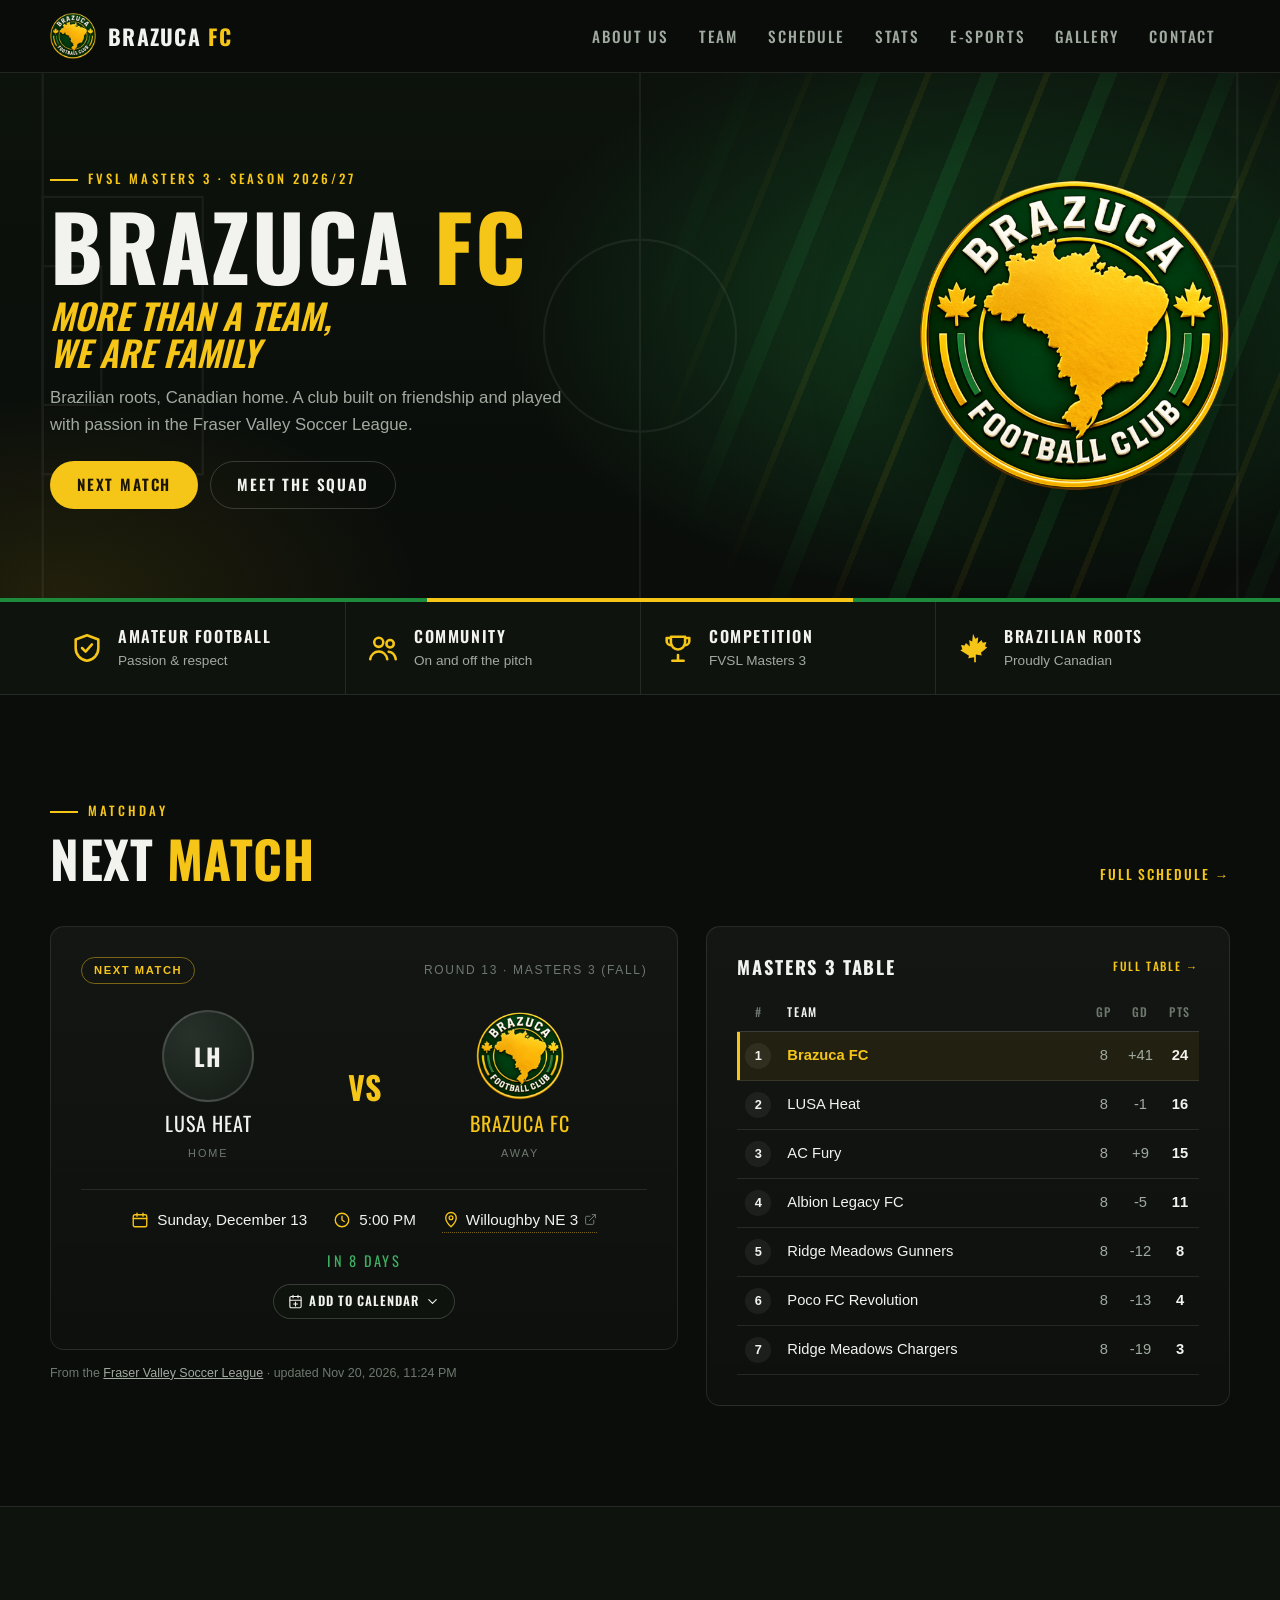
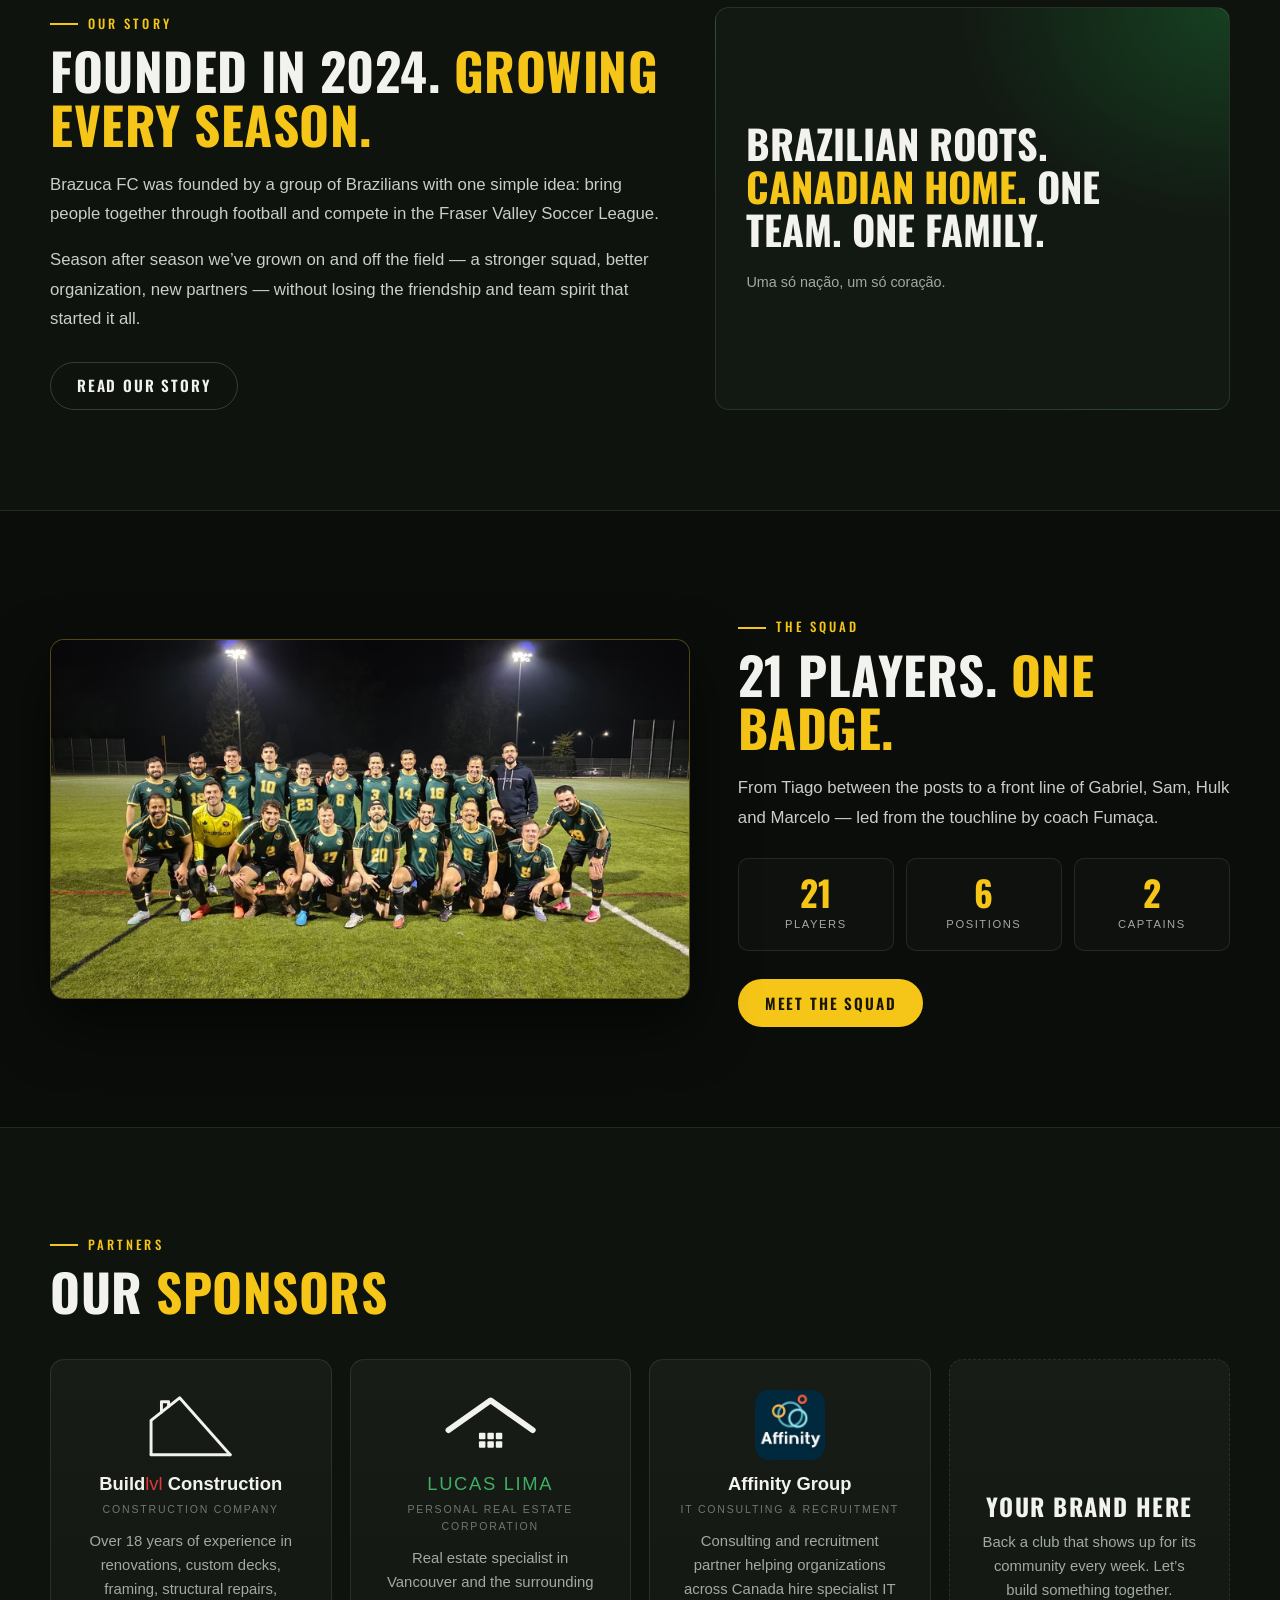
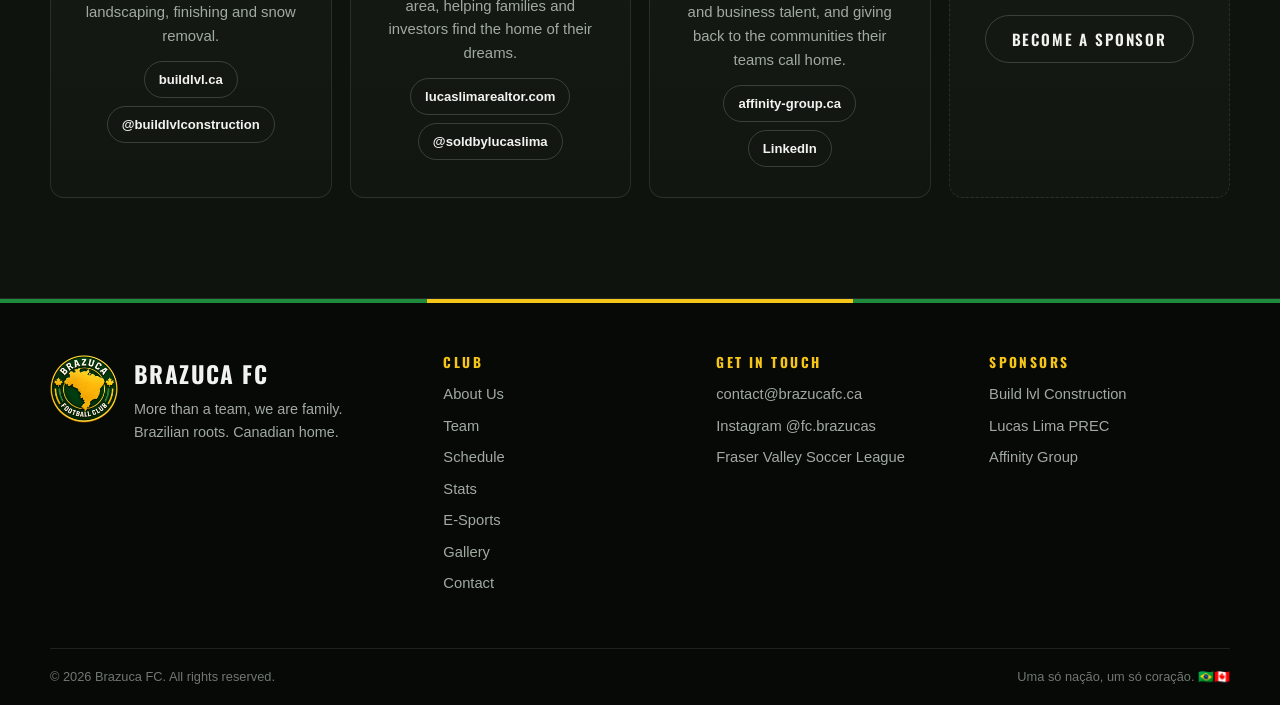
==== commit d7340d4f: "Add the 13 November matchday album to the gallery 54 photos from the home game against Ridge Meadows" ====
--- a/index.html
+++ b/index.html
@@ -20,7 +20,7 @@
   <link rel="preconnect" href="https://fonts.gstatic.com" crossorigin>
   <link rel="stylesheet" href="https://fonts.googleapis.com/css2?family=Oswald:wght@400;500;600;700&amp;display=swap">
   <link rel="stylesheet" href="assets/css/site.css?v=ae584fca">
-  <script src="assets/js/site.js?v=cf61c2bd" defer></script>
+  <script src="assets/js/site.js?v=ee64d490" defer></script>
   <script data-goatcounter="https://brazucafc.goatcounter.com/count" async src="https://gc.zgo.at/count.js"></script>
 </head>
 <body>
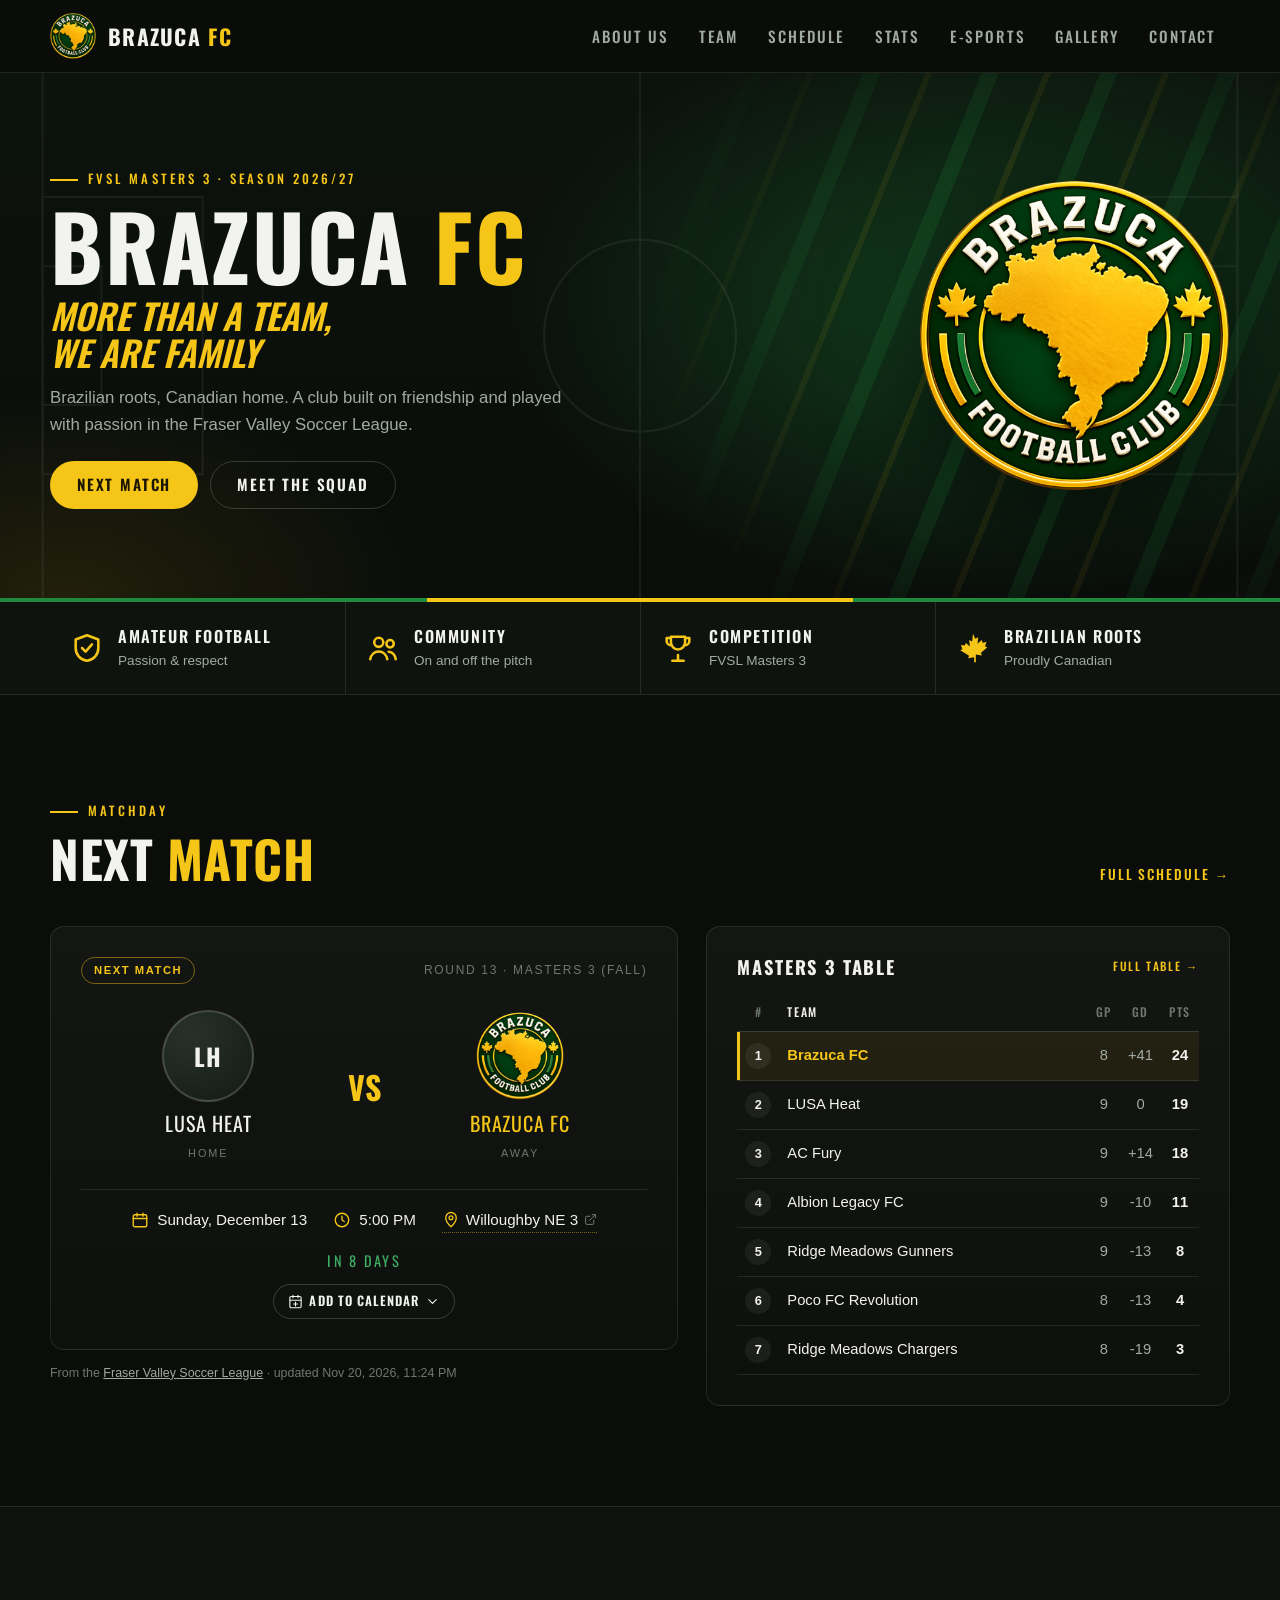
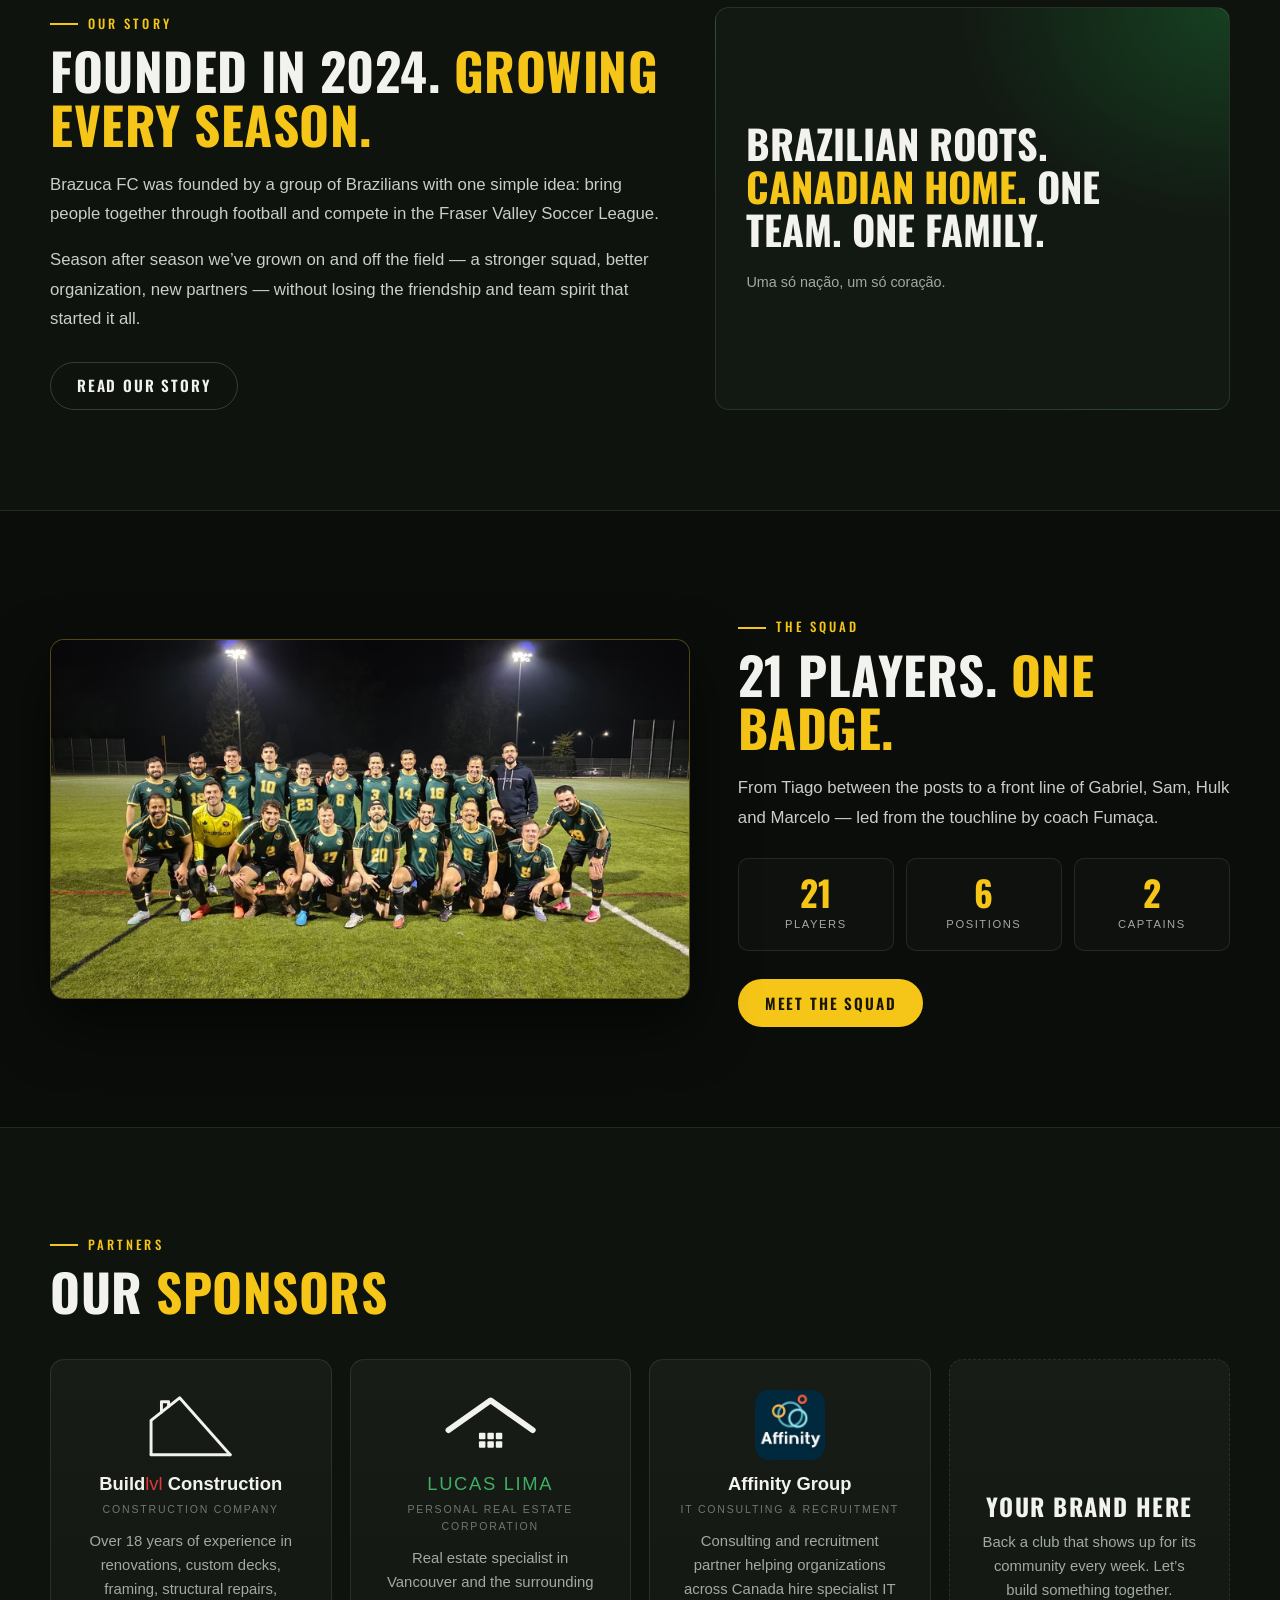
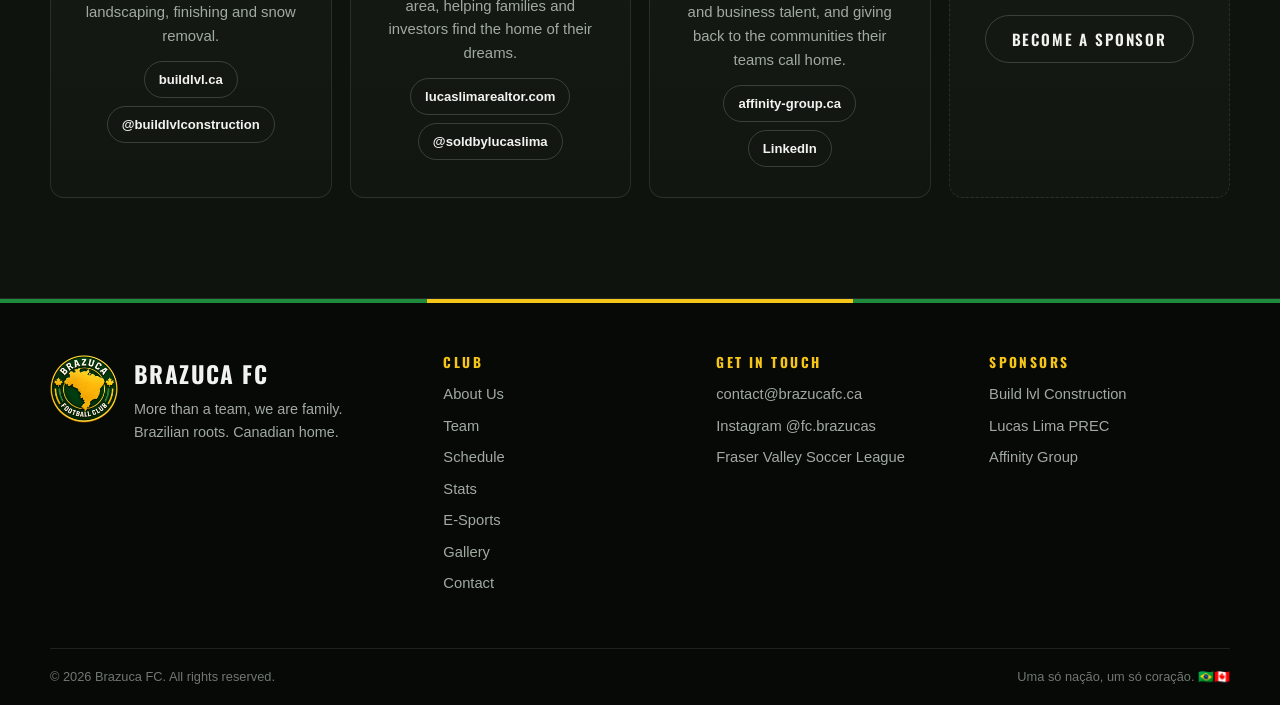
==== commit 0e0070da: "Never drop a filed link for want of a match; retry unverified lengths - A video that stops matching " ====
--- a/index.html
+++ b/index.html
@@ -19,8 +19,8 @@
   <link rel="preconnect" href="https://fonts.googleapis.com">
   <link rel="preconnect" href="https://fonts.gstatic.com" crossorigin>
   <link rel="stylesheet" href="https://fonts.googleapis.com/css2?family=Oswald:wght@400;500;600;700&amp;display=swap">
-  <link rel="stylesheet" href="assets/css/site.css?v=ae584fca">
-  <script src="assets/js/site.js?v=ee64d490" defer></script>
+  <link rel="stylesheet" href="assets/css/site.css?v=b788a9ef">
+  <script src="assets/js/site.js?v=d4a4a5c4" defer></script>
   <script data-goatcounter="https://brazucafc.goatcounter.com/count" async src="https://gc.zgo.at/count.js"></script>
 </head>
 <body>
--- a/assets/css/site.css
+++ b/assets/css/site.css
@@ -653,6 +653,8 @@
 
 .album + .album { margin-top: clamp(44px, 6vw, 68px); }
 .album-title { font-size: clamp(1.6rem, 3.6vw, 2.4rem); }
+.album-credit { margin-top: 8px; font-size: .78rem; color: var(--faint); }
+.album-credit a { color: var(--muted); }
 .gallery-grid { display: grid; grid-template-columns: repeat(auto-fill, minmax(260px, 1fr)); gap: 14px; }
 .gallery-item {
   position: relative; overflow: hidden; margin: 0; aspect-ratio: 4 / 3;
@@ -855,7 +857,6 @@
 
 .stats-table td { color: var(--ink); }
 .stats-table .is-zero { color: var(--faint); }
-.stats-table .is-empty { color: #3f463f; }
 .stats-table .is-positive { color: var(--green-bright); }
 .stats-table .is-negative { color: var(--red); }
 .stats-table tfoot td {
